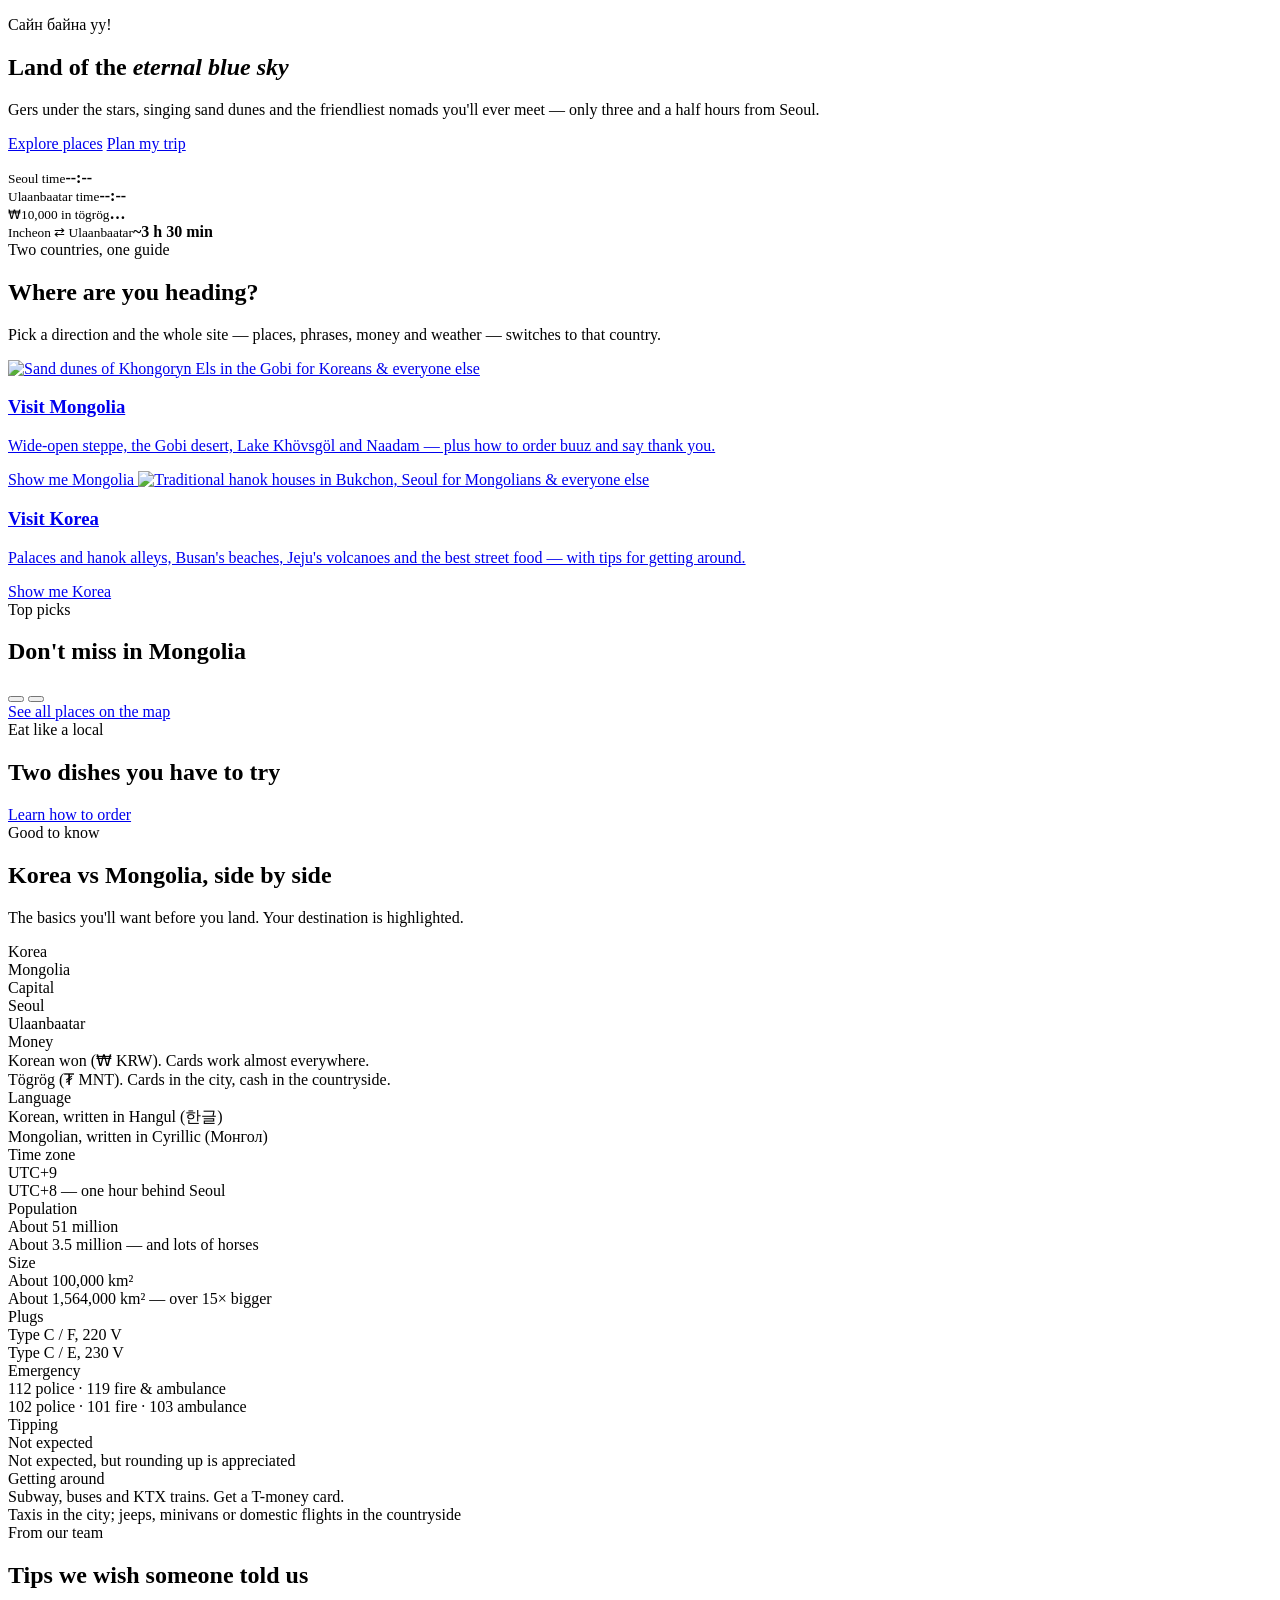
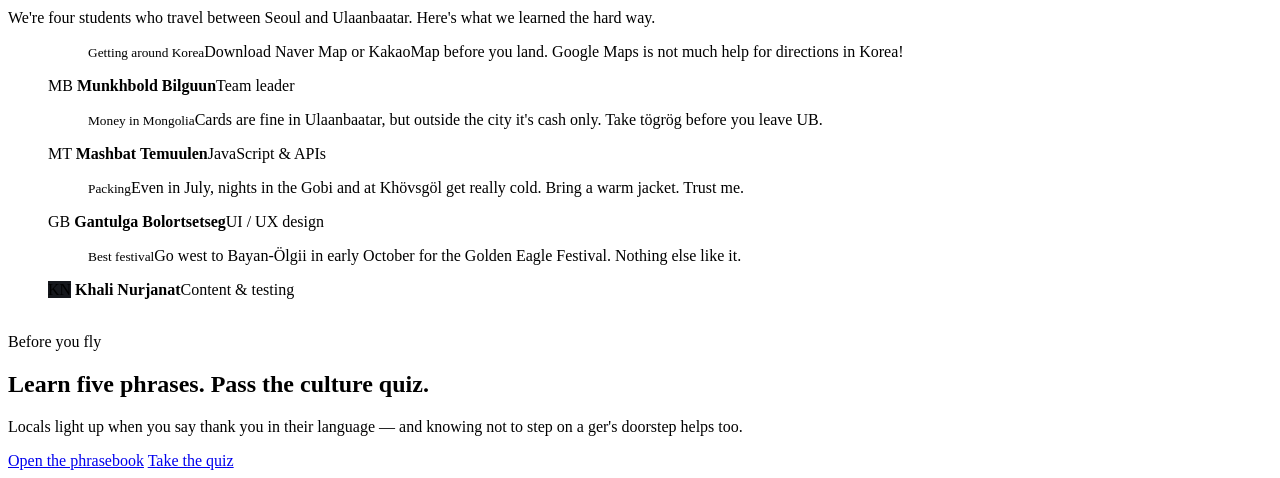
==== index.html @ bff87347 "Home and Explore pages with map" ====
<!DOCTYPE html>
<html lang="en">
<head>
  <meta charset="utf-8">
  <meta name="viewport" content="width=device-width, initial-scale=1">
  <title>SeoulBaatar — Korea ⇄ Mongolia travel guide</title>
  <meta name="description" content="A two-way travel guide for Korea and Mongolia: places, map, phrasebook, live exchange rates, weather and a culture quiz.">
  <meta name="theme-color" content="#16181d">
  <link rel="icon" href="assets/img/favicon.svg" type="image/svg+xml">
  <link rel="preload" href="assets/fonts/onest-latin-wght-normal.woff2" as="font" type="font/woff2" crossorigin>
  <link rel="preload" href="assets/fonts/archivo-latin-wdth-normal.woff2" as="font" type="font/woff2" crossorigin>
  <link rel="stylesheet" href="css/fonts.css">
  <link rel="stylesheet" href="css/main.css">
  <script src="js/theme-init.js"></script>
  <script type="module" src="js/pages/home.js"></script>
</head>
<body class="has-hero">
  <header class="site-header" id="site-header"></header>

  <main id="main">
    <!-- Hero with a photo slideshow that changes with the destination -->
    <section class="hero" aria-label="Welcome">
      <div class="hero-slides" id="hero-slides"></div>
      <div class="container hero-content">
        <p class="hero-hello" id="hero-hello">Сайн байна уу!</p>
        <h1 class="hero-title" id="hero-title">Land of the <em>eternal blue sky</em></h1>
        <p class="hero-text" id="hero-text">Gers under the stars, singing sand dunes and the friendliest nomads you'll ever meet — only three and a half hours from Seoul.</p>
        <div class="hero-actions">
          <a class="btn btn-primary" href="explore.html" id="hero-explore">Explore places</a>
          <a class="btn btn-ghost" href="planner.html">Plan my trip</a>
        </div>
      </div>
      <div class="container hero-bottom">
        <p class="hero-credit" id="hero-credit"></p>
        <div class="hero-dots" id="hero-dots" role="group" aria-label="Choose photo"></div>
      </div>
    </section>

    <!-- Live info -->
    <section class="live-strip" aria-label="Live travel info">
      <div class="container">
        <div class="live-grid">
          <div class="live-item">
            <span class="ic" data-icon="clock"></span>
            <div><small>Seoul time</small><strong id="time-seoul">--:--</strong></div>
          </div>
          <div class="live-item">
            <span class="ic" data-icon="clock"></span>
            <div><small>Ulaanbaatar time</small><strong id="time-ub">--:--</strong></div>
          </div>
          <div class="live-item">
            <span class="ic" data-icon="banknote"></span>
            <div><small id="rate-label">₩10,000 in tögrög</small><strong id="rate-value">…</strong></div>
          </div>
          <div class="live-item">
            <span class="ic" data-icon="plane"></span>
            <div><small>Incheon ⇄ Ulaanbaatar</small><strong>~3 h 30 min</strong></div>
          </div>
        </div>
      </div>
    </section>

    <!-- Choose a direction -->
    <section class="section">
      <div class="container">
        <div class="section-head reveal">
          <div>
            <span class="kicker">Two countries, one guide</span>
            <h2>Where are you heading?</h2>
            <p>Pick a direction and the whole site — places, phrases, money and weather — switches to that country.</p>
          </div>
        </div>
        <div class="choose-grid">
          <a class="choose-card mongolia reveal" href="explore.html?country=mongolia" data-choose="mongolia">
            <img src="https://thumb.wikimedia.org/wikipedia/commons/thumb/0/04/Khongoryn_Els_04.jpg/960px-Khongoryn_Els_04.jpg" alt="Sand dunes of Khongoryn Els in the Gobi" loading="lazy">
            <span class="inner">
              <span class="for">for Koreans &amp; everyone else</span>
              <h3>Visit Mongolia</h3>
              <p>Wide-open steppe, the Gobi desert, Lake Khövsgöl and Naadam — plus how to order buuz and say thank you.</p>
              <span class="go">Show me Mongolia <span data-icon="arrow-right"></span></span>
            </span>
          </a>
          <a class="choose-card korea reveal" href="explore.html?country=korea" data-choose="korea">
            <img src="https://thumb.wikimedia.org/wikipedia/commons/thumb/2/2e/Bukchon_Hanok_Village_01.jpg/960px-Bukchon_Hanok_Village_01.jpg" alt="Traditional hanok houses in Bukchon, Seoul" loading="lazy">
            <span class="inner">
              <span class="for">for Mongolians &amp; everyone else</span>
              <h3>Visit Korea</h3>
              <p>Palaces and hanok alleys, Busan's beaches, Jeju's volcanoes and the best street food — with tips for getting around.</p>
              <span class="go">Show me Korea <span data-icon="arrow-right"></span></span>
            </span>
          </a>
        </div>
      </div>
    </section>

    <!-- Top picks -->
    <section class="section alt">
      <div class="container">
        <div class="section-head">
          <div>
            <span class="kicker">Top picks</span>
            <h2>Don't miss in <span id="picks-country">Mongolia</span></h2>
          </div>
          <div class="scroller-nav">
            <button type="button" id="picks-prev" aria-label="Scroll left"><span data-icon="chevron-left"></span></button>
            <button type="button" id="picks-next" aria-label="Scroll right"><span data-icon="chevron-right"></span></button>
          </div>
        </div>
        <div class="scroller" id="picks"></div>
        <a class="link-arrow" href="explore.html" id="picks-all">See all places on the map <span data-icon="arrow-right"></span></a>
      </div>
    </section>

    <!-- Food -->
    <section class="section">
      <div class="container food-grid">
        <div class="food-intro reveal">
          <span class="kicker">Eat like a local</span>
          <h2 id="food-title">Two dishes you have to try</h2>
          <p id="food-text"></p>
          <a class="link-arrow" href="phrasebook.html#food">Learn how to order <span data-icon="arrow-right"></span></a>
        </div>
        <div id="food-cards" style="display: contents"></div>
      </div>
    </section>

    <!-- Good to know -->
    <section class="section alt">
      <div class="container">
        <div class="section-head reveal">
          <div>
            <span class="kicker">Good to know</span>
            <h2>Korea vs Mongolia, side by side</h2>
            <p>The basics you'll want before you land. Your destination is highlighted.</p>
          </div>
        </div>
        <div class="compare reveal" role="table" aria-label="Korea and Mongolia compared">
          <div class="compare-row compare-head" role="row">
            <div class="label" role="columnheader"></div>
            <div data-col="korea" role="columnheader"><span class="dot korea"></span>Korea</div>
            <div data-col="mongolia" role="columnheader"><span class="dot mongolia"></span>Mongolia</div>
          </div>
          <div class="compare-row" role="row">
            <div class="label" role="rowheader"><span data-icon="landmark"></span>Capital</div>
            <div data-col="korea" role="cell">Seoul</div>
            <div data-col="mongolia" role="cell">Ulaanbaatar</div>
          </div>
          <div class="compare-row" role="row">
            <div class="label" role="rowheader"><span data-icon="banknote"></span>Money</div>
            <div data-col="korea" role="cell">Korean won (₩ KRW). Cards work almost everywhere.</div>
            <div data-col="mongolia" role="cell">Tögrög (₮ MNT). Cards in the city, cash in the countryside.</div>
          </div>
          <div class="compare-row" role="row">
            <div class="label" role="rowheader"><span data-icon="languages"></span>Language</div>
            <div data-col="korea" role="cell">Korean, written in Hangul (한글)</div>
            <div data-col="mongolia" role="cell">Mongolian, written in Cyrillic (Монгол)</div>
          </div>
          <div class="compare-row" role="row">
            <div class="label" role="rowheader"><span data-icon="clock"></span>Time zone</div>
            <div data-col="korea" role="cell">UTC+9</div>
            <div data-col="mongolia" role="cell">UTC+8 — one hour behind Seoul</div>
          </div>
          <div class="compare-row" role="row">
            <div class="label" role="rowheader"><span data-icon="users"></span>Population</div>
            <div data-col="korea" role="cell">About 51 million</div>
            <div data-col="mongolia" role="cell">About 3.5 million — and lots of horses</div>
          </div>
          <div class="compare-row" role="row">
            <div class="label" role="rowheader"><span data-icon="map"></span>Size</div>
            <div data-col="korea" role="cell">About 100,000 km²</div>
            <div data-col="mongolia" role="cell">About 1,564,000 km² — over 15× bigger</div>
          </div>
          <div class="compare-row" role="row">
            <div class="label" role="rowheader"><span data-icon="plug"></span>Plugs</div>
            <div data-col="korea" role="cell">Type C / F, 220 V</div>
            <div data-col="mongolia" role="cell">Type C / E, 230 V</div>
          </div>
          <div class="compare-row" role="row">
            <div class="label" role="rowheader"><span data-icon="phone"></span>Emergency</div>
            <div data-col="korea" role="cell">112 police · 119 fire &amp; ambulance</div>
            <div data-col="mongolia" role="cell">102 police · 101 fire · 103 ambulance</div>
          </div>
          <div class="compare-row" role="row">
            <div class="label" role="rowheader"><span data-icon="wallet"></span>Tipping</div>
            <div data-col="korea" role="cell">Not expected</div>
            <div data-col="mongolia" role="cell">Not expected, but rounding up is appreciated</div>
          </div>
          <div class="compare-row" role="row">
            <div class="label" role="rowheader"><span data-icon="compass"></span>Getting around</div>
            <div data-col="korea" role="cell">Subway, buses and KTX trains. Get a T-money card.</div>
            <div data-col="mongolia" role="cell">Taxis in the city; jeeps, minivans or domestic flights in the countryside</div>
          </div>
        </div>
      </div>
    </section>

    <!-- Tips from the team -->
    <section class="section">
      <div class="container">
        <div class="section-head reveal">
          <div>
            <span class="kicker">From our team</span>
            <h2>Tips we wish someone told us</h2>
            <p>We're four students who travel between Seoul and Ulaanbaatar. Here's what we learned the hard way.</p>
          </div>
        </div>
        <div class="tips-grid">
          <figure class="tip-card reveal">
            <blockquote class="note"><small>Getting around Korea</small>Download Naver Map or KakaoMap before you land. Google Maps is not much help for directions in Korea!</blockquote>
            <figcaption class="tip-person">
              <span class="avatar" style="background: var(--red)">MB</span>
              <span><strong>Munkhbold Bilguun</strong><span>Team leader</span></span>
            </figcaption>
          </figure>
          <figure class="tip-card reveal">
            <blockquote class="note"><small>Money in Mongolia</small>Cards are fine in Ulaanbaatar, but outside the city it's cash only. Take tögrög before you leave UB.</blockquote>
            <figcaption class="tip-person">
              <span class="avatar" style="background: var(--blue)">MT</span>
              <span><strong>Mashbat Temuulen</strong><span>JavaScript &amp; APIs</span></span>
            </figcaption>
          </figure>
          <figure class="tip-card reveal">
            <blockquote class="note"><small>Packing</small>Even in July, nights in the Gobi and at Khövsgöl get really cold. Bring a warm jacket. Trust me.</blockquote>
            <figcaption class="tip-person">
              <span class="avatar" style="background: var(--gold)">GB</span>
              <span><strong>Gantulga Bolortsetseg</strong><span>UI / UX design</span></span>
            </figcaption>
          </figure>
          <figure class="tip-card reveal">
            <blockquote class="note"><small>Best festival</small>Go west to Bayan-Ölgii in early October for the Golden Eagle Festival. Nothing else like it.</blockquote>
            <figcaption class="tip-person">
              <span class="avatar" style="background: #16181d">KN</span>
              <span><strong>Khali Nurjanat</strong><span>Content &amp; testing</span></span>
            </figcaption>
          </figure>
        </div>
      </div>
    </section>

    <!-- Call to action -->
    <section class="cta-band">
      <img id="cta-photo" src="https://thumb.wikimedia.org/wikipedia/commons/thumb/2/25/Kazakh-Mongolian_Eagle_Hunter.JPG/1280px-Kazakh-Mongolian_Eagle_Hunter.JPG" alt="" loading="lazy">
      <div class="container">
        <span class="kicker" style="color: var(--gold)">Before you fly</span>
        <h2>Learn five phrases. Pass the culture quiz.</h2>
        <p>Locals light up when you say thank you in their language — and knowing not to step on a ger's doorstep helps too.</p>
        <div class="actions">
          <a class="btn btn-light" href="phrasebook.html">Open the phrasebook</a>
          <a class="btn btn-ghost" href="quiz.html">Take the quiz</a>
        </div>
      </div>
    </section>
  </main>

  <footer class="site-footer" id="site-footer"></footer>
  <noscript><p style="text-align:center;padding:16px">This site needs JavaScript for the map, live rates and quiz.</p></noscript>
</body>
</html>
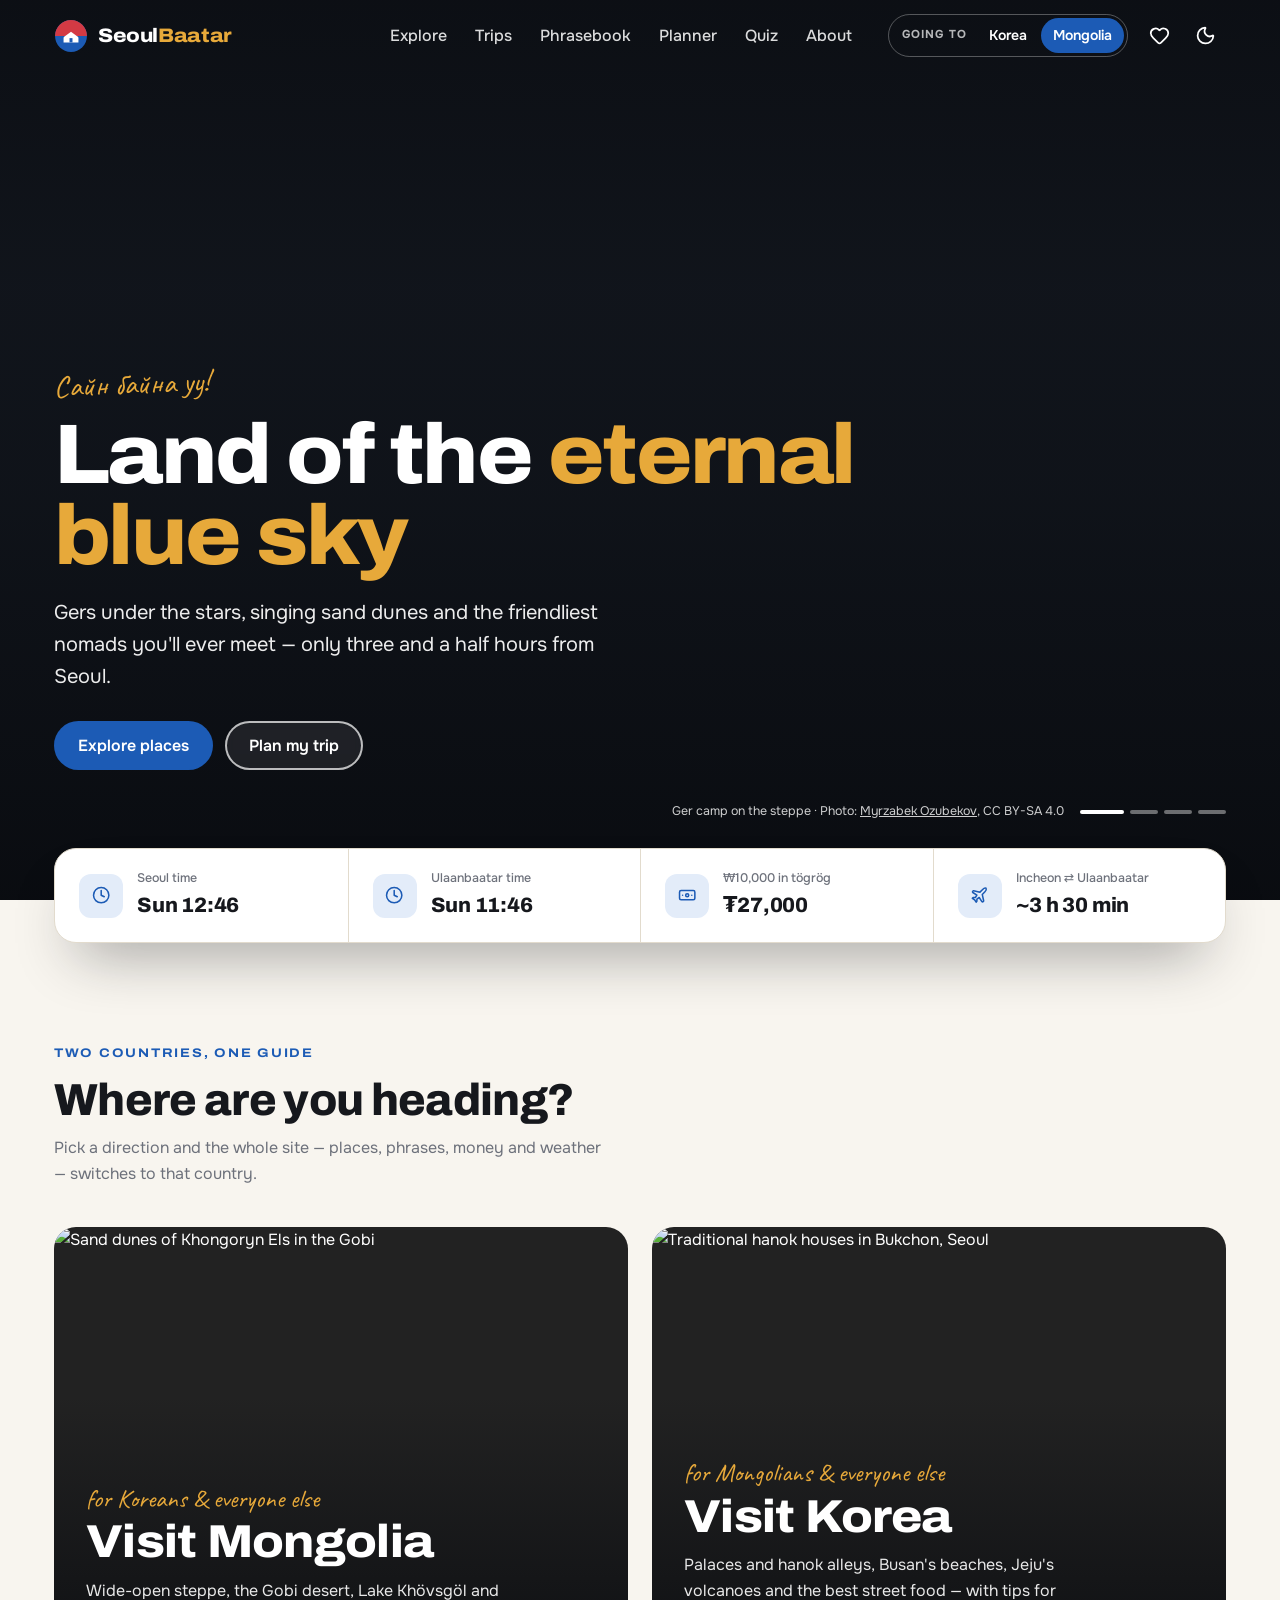
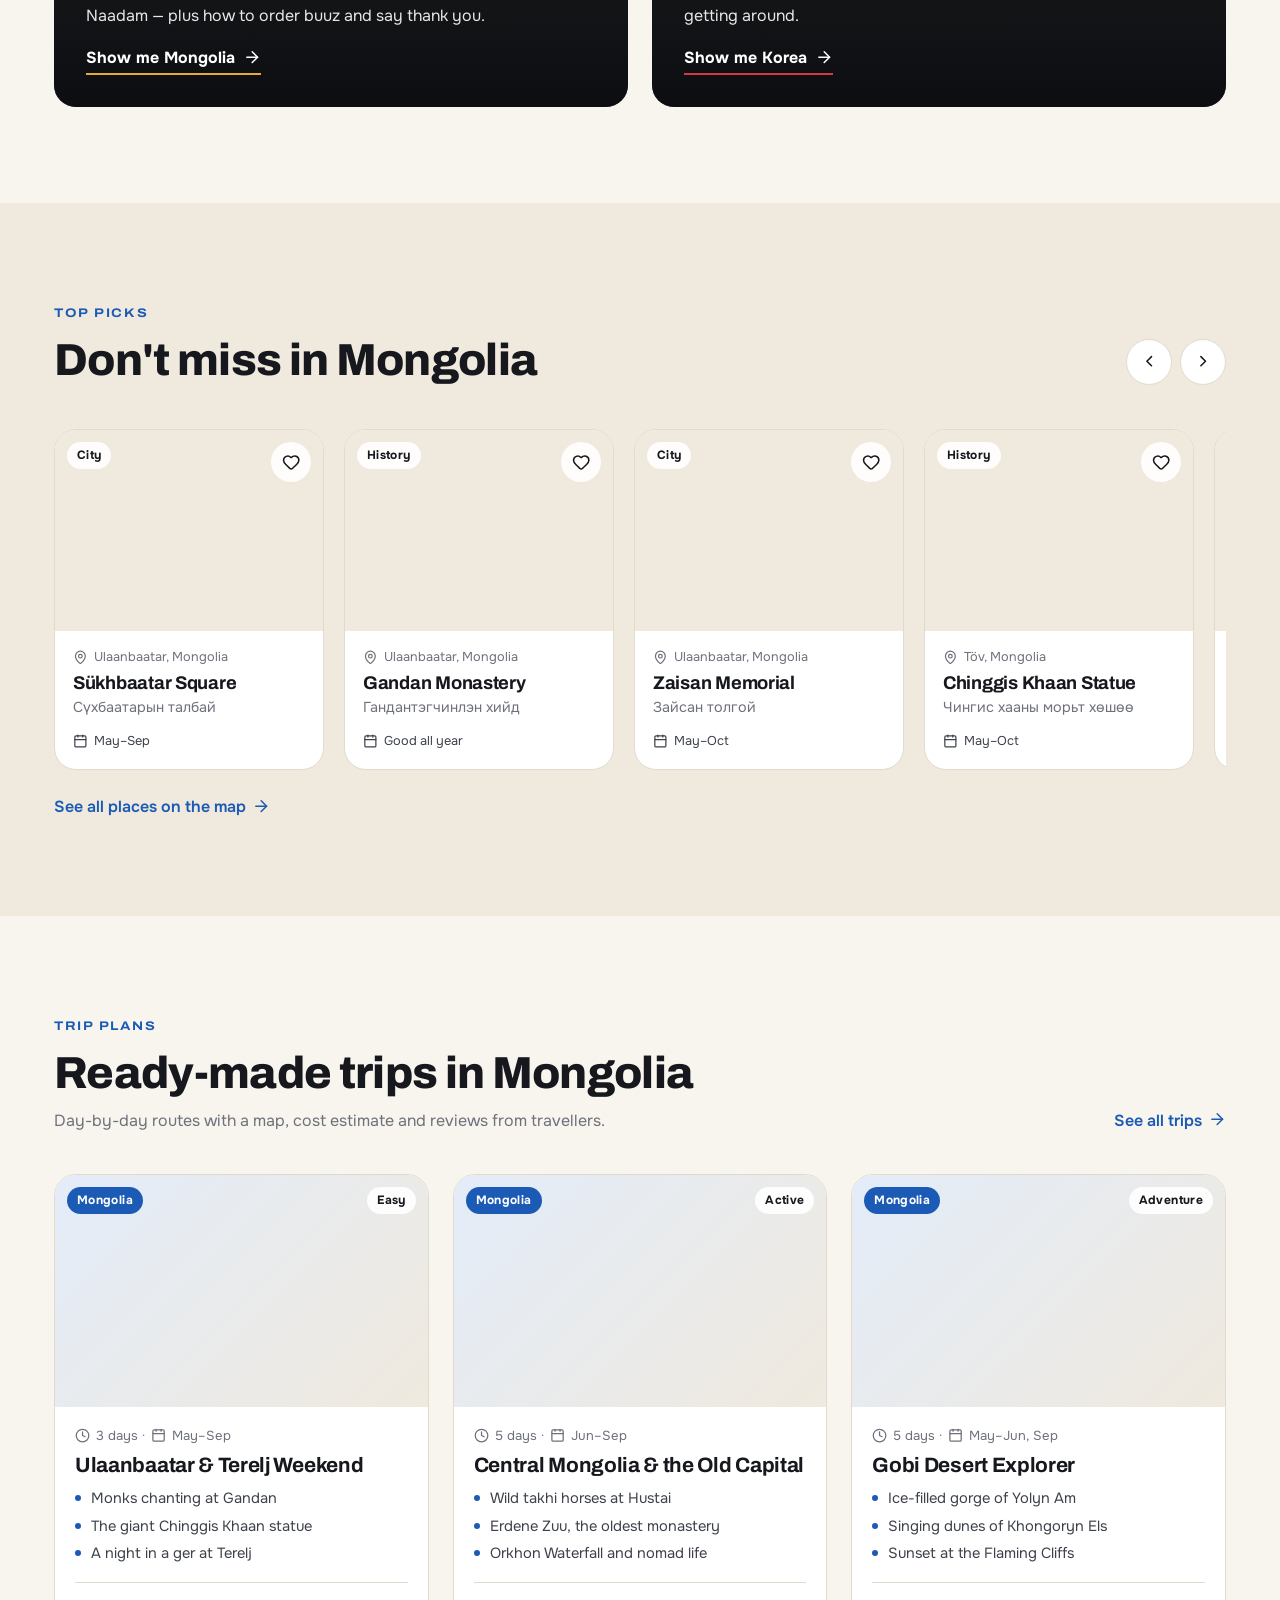
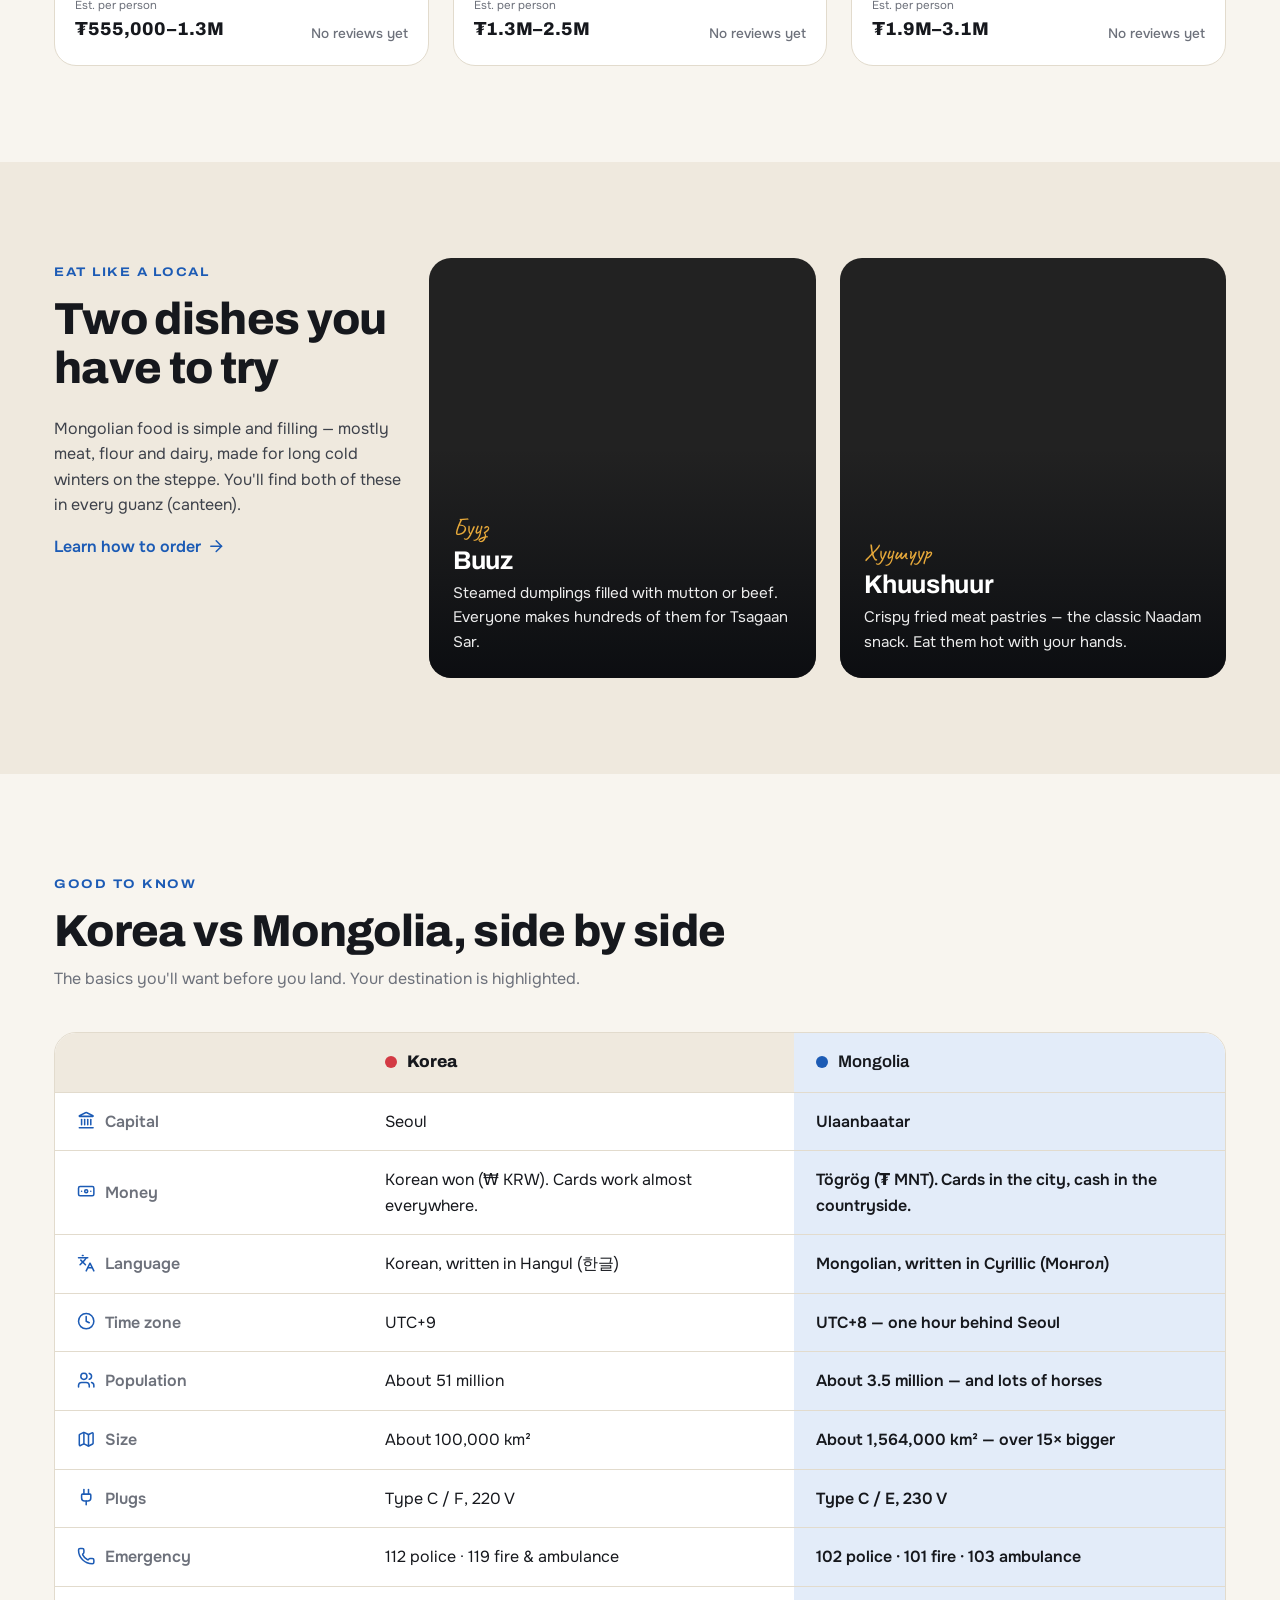
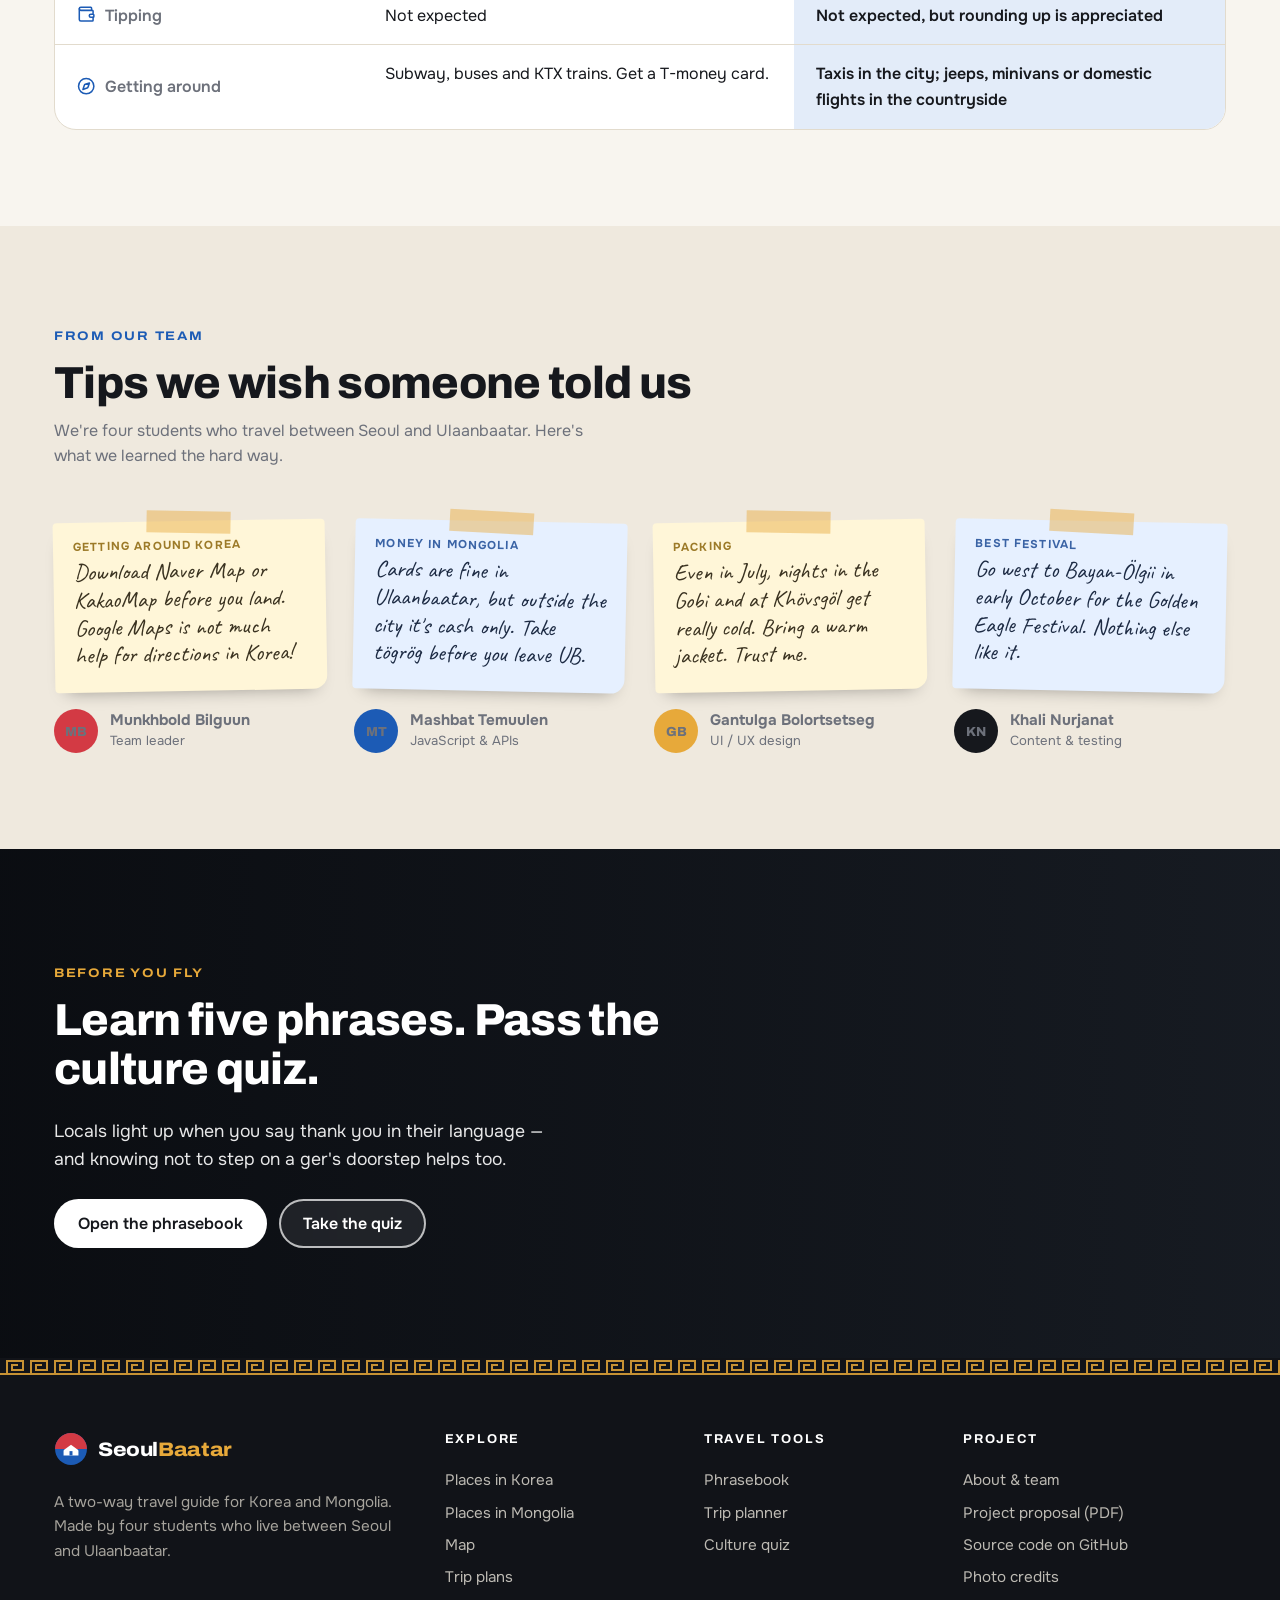
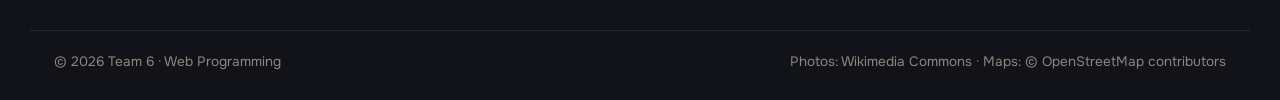
==== commit fe0eb510: "Add trip plans with route maps and cost estimates" ====
--- a/index.html
+++ b/index.html
@@ -111,8 +111,23 @@
       </div>
     </section>
 
+    <!-- Trip plans -->
+    <section class="section">
+      <div class="container">
+        <div class="section-head reveal">
+          <div>
+            <span class="kicker">Trip plans</span>
+            <h2>Ready-made trips in <span id="trips-country">Mongolia</span></h2>
+            <p>Day-by-day routes with a map, cost estimate and reviews from travellers.</p>
+          </div>
+          <a class="link-arrow" href="trips.html" id="trips-all">See all trips <span data-icon="arrow-right"></span></a>
+        </div>
+        <div class="trip-grid" id="home-trips"></div>
+      </div>
+    </section>
+
     <!-- Food -->
-    <section class="section">
+    <section class="section alt">
       <div class="container food-grid">
         <div class="food-intro reveal">
           <span class="kicker">Eat like a local</span>
@@ -125,7 +140,7 @@
     </section>
 
     <!-- Good to know -->
-    <section class="section alt">
+    <section class="section">
       <div class="container">
         <div class="section-head reveal">
           <div>
@@ -195,7 +210,7 @@
     </section>
 
     <!-- Tips from the team -->
-    <section class="section">
+    <section class="section alt">
       <div class="container">
         <div class="section-head reveal">
           <div>
--- a/css/fonts.css
+++ b/css/fonts.css
@@ -0,0 +1,121 @@
+/* Self-hosted fonts (SIL Open Font License), so the site doesn't depend on Google Fonts. */
+
+/* Onest — body text, supports Cyrillic for Mongolian */
+@font-face {
+  font-family: "Onest";
+  font-style: normal;
+  font-display: swap;
+  font-weight: 100 900;
+  src: url("../assets/fonts/onest-cyrillic-ext-wght-normal.woff2") format("woff2-variations");
+  unicode-range: U+0460-052F, U+1C80-1C8A, U+20B4, U+2DE0-2DFF, U+A640-A69F, U+FE2E-FE2F;
+}
+@font-face {
+  font-family: "Onest";
+  font-style: normal;
+  font-display: swap;
+  font-weight: 100 900;
+  src: url("../assets/fonts/onest-cyrillic-wght-normal.woff2") format("woff2-variations");
+  unicode-range: U+0301, U+0400-045F, U+0490-0491, U+04B0-04B1, U+2116;
+}
+@font-face {
+  font-family: "Onest";
+  font-style: normal;
+  font-display: swap;
+  font-weight: 100 900;
+  src: url("../assets/fonts/onest-latin-ext-wght-normal.woff2") format("woff2-variations");
+  unicode-range: U+0100-02BA, U+02BD-02C5, U+02C7-02CC, U+02CE-02D7, U+02DD-02FF, U+0304, U+0308, U+0329, U+1D00-1DBF, U+1E00-1E9F, U+1EF2-1EFF, U+2020, U+20A0-20AB, U+20AD-20C0, U+2113, U+2C60-2C7F, U+A720-A7FF;
+}
+@font-face {
+  font-family: "Onest";
+  font-style: normal;
+  font-display: swap;
+  font-weight: 100 900;
+  src: url("../assets/fonts/onest-latin-wght-normal.woff2") format("woff2-variations");
+  unicode-range: U+0000-00FF, U+0131, U+0152-0153, U+02BB-02BC, U+02C6, U+02DA, U+02DC, U+0304, U+0308, U+0329, U+2000-206F, U+20AC, U+2122, U+2191, U+2193, U+2212, U+2215, U+FEFF, U+FFFD;
+}
+
+/* Archivo — headings (variable width + weight) */
+@font-face {
+  font-family: "Archivo";
+  font-style: normal;
+  font-display: swap;
+  font-weight: 100 900;
+  font-stretch: 62% 125%;
+  src: url("../assets/fonts/archivo-latin-ext-wdth-normal.woff2") format("woff2-variations");
+  unicode-range: U+0100-02BA, U+02BD-02C5, U+02C7-02CC, U+02CE-02D7, U+02DD-02FF, U+0304, U+0308, U+0329, U+1D00-1DBF, U+1E00-1E9F, U+1EF2-1EFF, U+2020, U+20A0-20AB, U+20AD-20C0, U+2113, U+2C60-2C7F, U+A720-A7FF;
+}
+@font-face {
+  font-family: "Archivo";
+  font-style: normal;
+  font-display: swap;
+  font-weight: 100 900;
+  font-stretch: 62% 125%;
+  src: url("../assets/fonts/archivo-latin-wdth-normal.woff2") format("woff2-variations");
+  unicode-range: U+0000-00FF, U+0131, U+0152-0153, U+02BB-02BC, U+02C6, U+02DA, U+02DC, U+0304, U+0308, U+0329, U+2000-206F, U+20AC, U+2122, U+2191, U+2193, U+2212, U+2215, U+FEFF, U+FFFD;
+}
+
+/* Caveat — handwritten "local tip" notes */
+@font-face {
+  font-family: "Caveat";
+  font-style: normal;
+  font-display: swap;
+  font-weight: 400;
+  src: url("../assets/fonts/caveat-cyrillic-ext-400-normal.woff2") format("woff2");
+  unicode-range: U+0460-052F, U+1C80-1C8A, U+20B4, U+2DE0-2DFF, U+A640-A69F, U+FE2E-FE2F;
+}
+@font-face {
+  font-family: "Caveat";
+  font-style: normal;
+  font-display: swap;
+  font-weight: 400;
+  src: url("../assets/fonts/caveat-cyrillic-400-normal.woff2") format("woff2");
+  unicode-range: U+0301, U+0400-045F, U+0490-0491, U+04B0-04B1, U+2116;
+}
+@font-face {
+  font-family: "Caveat";
+  font-style: normal;
+  font-display: swap;
+  font-weight: 400;
+  src: url("../assets/fonts/caveat-latin-ext-400-normal.woff2") format("woff2");
+  unicode-range: U+0100-02BA, U+02BD-02C5, U+02C7-02CC, U+02CE-02D7, U+02DD-02FF, U+0304, U+0308, U+0329, U+1D00-1DBF, U+1E00-1E9F, U+1EF2-1EFF, U+2020, U+20A0-20AB, U+20AD-20C0, U+2113, U+2C60-2C7F, U+A720-A7FF;
+}
+@font-face {
+  font-family: "Caveat";
+  font-style: normal;
+  font-display: swap;
+  font-weight: 400;
+  src: url("../assets/fonts/caveat-latin-400-normal.woff2") format("woff2");
+  unicode-range: U+0000-00FF, U+0131, U+0152-0153, U+02BB-02BC, U+02C6, U+02DA, U+02DC, U+0304, U+0308, U+0329, U+2000-206F, U+20AC, U+2122, U+2191, U+2193, U+2212, U+2215, U+FEFF, U+FFFD;
+}
+@font-face {
+  font-family: "Caveat";
+  font-style: normal;
+  font-display: swap;
+  font-weight: 700;
+  src: url("../assets/fonts/caveat-cyrillic-ext-700-normal.woff2") format("woff2");
+  unicode-range: U+0460-052F, U+1C80-1C8A, U+20B4, U+2DE0-2DFF, U+A640-A69F, U+FE2E-FE2F;
+}
+@font-face {
+  font-family: "Caveat";
+  font-style: normal;
+  font-display: swap;
+  font-weight: 700;
+  src: url("../assets/fonts/caveat-cyrillic-700-normal.woff2") format("woff2");
+  unicode-range: U+0301, U+0400-045F, U+0490-0491, U+04B0-04B1, U+2116;
+}
+@font-face {
+  font-family: "Caveat";
+  font-style: normal;
+  font-display: swap;
+  font-weight: 700;
+  src: url("../assets/fonts/caveat-latin-ext-700-normal.woff2") format("woff2");
+  unicode-range: U+0100-02BA, U+02BD-02C5, U+02C7-02CC, U+02CE-02D7, U+02DD-02FF, U+0304, U+0308, U+0329, U+1D00-1DBF, U+1E00-1E9F, U+1EF2-1EFF, U+2020, U+20A0-20AB, U+20AD-20C0, U+2113, U+2C60-2C7F, U+A720-A7FF;
+}
+@font-face {
+  font-family: "Caveat";
+  font-style: normal;
+  font-display: swap;
+  font-weight: 700;
+  src: url("../assets/fonts/caveat-latin-700-normal.woff2") format("woff2");
+  unicode-range: U+0000-00FF, U+0131, U+0152-0153, U+02BB-02BC, U+02C6, U+02DA, U+02DC, U+0304, U+0308, U+0329, U+2000-206F, U+20AC, U+2122, U+2191, U+2193, U+2212, U+2215, U+FEFF, U+FFFD;
+}
--- a/css/main.css
+++ b/css/main.css
@@ -0,0 +1,3308 @@
+/* =========================================================
+   SeoulBaatar — main stylesheet
+   1. Variables & themes      6. Home page
+   2. Base                    7. Explore + map + dialog
+   3. Layout helpers          8. Phrasebook
+   4. Components              9. Planner
+   5. Header / hero / footer 10. Quiz & About
+   ========================================================= */
+
+/* ---------- 1. Variables & themes ---------- */
+:root {
+  --red: #d33a44;
+  --red-deep: #a92531;
+  --blue: #1c5bb5;
+  --blue-deep: #123f82;
+  --gold: #e7a93a;
+  --green: #2f8a5b;
+
+  --paper: #f8f5ef;
+  --paper-2: #efe9de;
+  --card: #ffffff;
+  --ink: #16181d;
+  --ink-2: #3d414a;
+  --muted: #6d717b;
+  --line: #e2dbcd;
+  --overlay: rgba(12, 14, 18, 0.55);
+
+  --accent: var(--blue);
+  --accent-deep: var(--blue-deep);
+  --accent-soft: #e3ecf9;
+
+  --font-body: "Onest", system-ui, -apple-system, "Segoe UI", "Apple SD Gothic Neo", "Malgun Gothic", "Noto Sans KR", sans-serif;
+  --font-head: "Archivo", var(--font-body);
+  --font-hand: "Caveat", "Comic Sans MS", cursive;
+
+  --radius: 14px;
+  --radius-lg: 22px;
+  --shadow: 0 14px 34px -18px rgba(22, 24, 29, 0.35);
+  --shadow-lg: 0 30px 60px -24px rgba(22, 24, 29, 0.45);
+  --header-h: 72px;
+  --ease: cubic-bezier(0.2, 0.7, 0.2, 1);
+}
+
+[data-dest="korea"] {
+  --accent: var(--red);
+  --accent-deep: var(--red-deep);
+  --accent-soft: #fbe5e6;
+}
+
+[data-theme="dark"] {
+  --paper: #0f1115;
+  --paper-2: #171a21;
+  --card: #1b1e25;
+  --ink: #eeebe5;
+  --ink-2: #cbc8c1;
+  --muted: #9b9ea7;
+  --line: #2b2f39;
+  --shadow: 0 14px 34px -18px rgba(0, 0, 0, 0.7);
+  --shadow-lg: 0 30px 60px -24px rgba(0, 0, 0, 0.8);
+  --accent-soft: #1c2a42;
+  color-scheme: dark;
+}
+[data-theme="dark"][data-dest="korea"] {
+  --accent-soft: #3a1c22;
+}
+
+/* ---------- 2. Base ---------- */
+*,
+*::before,
+*::after {
+  box-sizing: border-box;
+}
+
+html {
+  scroll-behavior: smooth;
+  -webkit-text-size-adjust: 100%;
+}
+
+body {
+  margin: 0;
+  font-family: var(--font-body);
+  font-size: 1rem;
+  line-height: 1.6;
+  color: var(--ink);
+  background: var(--paper);
+  -webkit-font-smoothing: antialiased;
+  transition: background-color 0.3s, color 0.3s;
+}
+
+img {
+  max-width: 100%;
+  display: block;
+}
+
+a {
+  color: inherit;
+}
+
+h1,
+h2,
+h3,
+h4 {
+  font-family: var(--font-head);
+  line-height: 1.1;
+  margin: 0 0 0.5em;
+  letter-spacing: -0.015em;
+}
+
+h2 {
+  font-size: clamp(1.9rem, 3.6vw, 2.8rem);
+  font-weight: 800;
+}
+
+h3 {
+  font-size: 1.2rem;
+  font-weight: 700;
+}
+
+p {
+  margin: 0 0 1em;
+}
+
+figure,
+blockquote {
+  margin: 0;
+}
+
+button,
+input,
+select,
+textarea {
+  font: inherit;
+  color: inherit;
+}
+
+button {
+  cursor: pointer;
+}
+
+:focus-visible {
+  outline: 3px solid var(--gold);
+  outline-offset: 2px;
+  border-radius: 6px;
+}
+
+[hidden] {
+  display: none !important;
+}
+
+[id] {
+  scroll-margin-top: calc(var(--header-h) + 16px);
+}
+
+.icon {
+  width: 1.15em;
+  height: 1.15em;
+  flex-shrink: 0;
+  vertical-align: -0.18em;
+}
+
+.sr-only {
+  position: absolute;
+  width: 1px;
+  height: 1px;
+  overflow: hidden;
+  clip: rect(0 0 0 0);
+  white-space: nowrap;
+}
+
+.skip-link {
+  position: absolute;
+  left: 12px;
+  top: -60px;
+  z-index: 200;
+  background: var(--ink);
+  color: var(--paper);
+  padding: 10px 16px;
+  border-radius: 8px;
+  text-decoration: none;
+}
+.skip-link:focus {
+  top: 12px;
+}
+
+/* ---------- 3. Layout helpers ---------- */
+.container {
+  width: 100%;
+  max-width: 1220px;
+  margin: 0 auto;
+  padding: 0 24px;
+}
+
+.section {
+  padding: 96px 0;
+}
+.section.tight {
+  padding: 64px 0;
+}
+.section.alt {
+  background: var(--paper-2);
+}
+
+.section-head {
+  display: flex;
+  align-items: flex-end;
+  justify-content: space-between;
+  gap: 24px;
+  margin-bottom: 40px;
+  flex-wrap: wrap;
+}
+.section-head h2 {
+  margin: 0;
+}
+.section-head p {
+  margin: 10px 0 0;
+  color: var(--muted);
+  max-width: 560px;
+}
+
+.kicker {
+  display: inline-flex;
+  align-items: center;
+  gap: 8px;
+  font-family: var(--font-head);
+  font-stretch: 115%;
+  font-size: 0.78rem;
+  font-weight: 700;
+  letter-spacing: 0.14em;
+  text-transform: uppercase;
+  color: var(--accent);
+  margin-bottom: 12px;
+}
+
+.hand {
+  font-family: var(--font-hand);
+  font-weight: 700;
+}
+
+.reveal {
+  opacity: 0;
+  transform: translateY(24px);
+  transition: opacity 0.7s var(--ease), transform 0.7s var(--ease);
+}
+.reveal.visible {
+  opacity: 1;
+  transform: none;
+}
+
+/* ---------- 4. Components ---------- */
+.btn {
+  display: inline-flex;
+  align-items: center;
+  justify-content: center;
+  gap: 8px;
+  padding: 13px 22px;
+  border-radius: 999px;
+  border: 2px solid transparent;
+  font-weight: 600;
+  text-decoration: none;
+  line-height: 1.2;
+  transition: transform 0.2s var(--ease), background 0.2s, color 0.2s, border-color 0.2s;
+  white-space: nowrap;
+}
+.btn:hover {
+  transform: translateY(-2px);
+}
+.btn-primary {
+  background: var(--accent);
+  color: #fff;
+}
+.btn-primary:hover {
+  background: var(--accent-deep);
+}
+.btn-light {
+  background: #fff;
+  color: #16181d;
+}
+.btn-ghost {
+  border-color: rgba(255, 255, 255, 0.7);
+  color: #fff;
+  background: rgba(255, 255, 255, 0.08);
+  backdrop-filter: blur(4px);
+}
+.btn-ghost:hover {
+  background: rgba(255, 255, 255, 0.2);
+}
+.btn-outline {
+  border-color: var(--line);
+  background: var(--card);
+}
+.btn-outline:hover {
+  border-color: var(--accent);
+  color: var(--accent);
+}
+.btn-sm {
+  padding: 8px 14px;
+  font-size: 0.9rem;
+}
+
+.icon-btn {
+  display: inline-grid;
+  place-items: center;
+  width: 42px;
+  height: 42px;
+  border-radius: 50%;
+  border: 0;
+  background: transparent;
+  position: relative;
+  text-decoration: none;
+  transition: background 0.2s;
+}
+.icon-btn:hover {
+  background: rgba(127, 127, 127, 0.15);
+}
+.icon-btn .icon {
+  width: 21px;
+  height: 21px;
+}
+
+.badge {
+  position: absolute;
+  top: 3px;
+  right: 1px;
+  min-width: 18px;
+  height: 18px;
+  padding: 0 5px;
+  border-radius: 9px;
+  background: var(--gold);
+  color: #16181d;
+  font-size: 0.7rem;
+  font-weight: 700;
+  display: grid;
+  place-items: center;
+}
+
+.link-arrow {
+  display: inline-flex;
+  align-items: center;
+  gap: 6px;
+  font-weight: 600;
+  color: var(--accent);
+  text-decoration: none;
+}
+.link-arrow:hover .icon {
+  transform: translateX(4px);
+}
+.link-arrow .icon {
+  transition: transform 0.2s;
+}
+
+/* segmented control (used for filters, tabs) */
+.seg {
+  display: inline-flex;
+  padding: 4px;
+  gap: 2px;
+  border-radius: 999px;
+  background: var(--paper-2);
+  border: 1px solid var(--line);
+  flex-wrap: wrap;
+}
+.seg button {
+  border: 0;
+  background: transparent;
+  padding: 8px 16px;
+  border-radius: 999px;
+  font-weight: 600;
+  font-size: 0.92rem;
+  color: var(--muted);
+  transition: background 0.2s, color 0.2s;
+}
+.seg button:hover {
+  color: var(--ink);
+}
+.seg button[aria-pressed="true"],
+.seg button[aria-selected="true"] {
+  background: var(--card);
+  color: var(--ink);
+  box-shadow: 0 2px 8px rgba(0, 0, 0, 0.08);
+}
+
+.chips {
+  display: flex;
+  flex-wrap: wrap;
+  gap: 8px;
+}
+.chip {
+  border: 1px solid var(--line);
+  background: var(--card);
+  padding: 7px 14px;
+  border-radius: 999px;
+  font-size: 0.9rem;
+  font-weight: 500;
+  transition: all 0.2s;
+}
+.chip:hover {
+  border-color: var(--accent);
+}
+.chip[aria-pressed="true"] {
+  background: var(--ink);
+  border-color: var(--ink);
+  color: var(--paper);
+}
+
+.field {
+  display: flex;
+  flex-direction: column;
+  gap: 6px;
+}
+.field label,
+.field-label {
+  font-size: 0.85rem;
+  font-weight: 600;
+  color: var(--muted);
+}
+.input,
+select.input {
+  width: 100%;
+  padding: 12px 14px;
+  border-radius: 12px;
+  border: 1px solid var(--line);
+  background: var(--card);
+  transition: border-color 0.2s, box-shadow 0.2s;
+}
+.input:focus {
+  outline: none;
+  border-color: var(--accent);
+  box-shadow: 0 0 0 4px var(--accent-soft);
+}
+.search-box {
+  position: relative;
+}
+.search-box .icon {
+  position: absolute;
+  left: 14px;
+  top: 50%;
+  transform: translateY(-50%);
+  color: var(--muted);
+}
+.search-box .input {
+  padding-left: 42px;
+}
+
+.tag {
+  display: inline-block;
+  padding: 4px 10px;
+  border-radius: 999px;
+  font-size: 0.75rem;
+  font-weight: 700;
+  letter-spacing: 0.03em;
+  background: rgba(255, 255, 255, 0.92);
+  color: #16181d;
+}
+.tag.korea {
+  background: var(--red);
+  color: #fff;
+}
+.tag.mongolia {
+  background: var(--blue);
+  color: #fff;
+}
+
+.toast {
+  position: fixed;
+  left: 50%;
+  bottom: 28px;
+  transform: translate(-50%, 30px);
+  background: var(--ink);
+  color: var(--paper);
+  padding: 12px 20px;
+  border-radius: 999px;
+  font-weight: 500;
+  font-size: 0.95rem;
+  opacity: 0;
+  pointer-events: none;
+  transition: all 0.3s var(--ease);
+  z-index: 300;
+  box-shadow: var(--shadow-lg);
+  max-width: calc(100% - 32px);
+  text-align: center;
+}
+.toast.show {
+  opacity: 1;
+  transform: translate(-50%, 0);
+}
+
+/* place card — used on Home and Explore */
+.place-card {
+  position: relative;
+  background: var(--card);
+  border-radius: var(--radius-lg);
+  overflow: hidden;
+  border: 1px solid var(--line);
+  transition: transform 0.3s var(--ease), box-shadow 0.3s var(--ease);
+  display: flex;
+  flex-direction: column;
+}
+.place-card:hover,
+.place-card.highlight {
+  transform: translateY(-4px);
+  box-shadow: var(--shadow);
+}
+.place-card .media {
+  position: relative;
+  aspect-ratio: 4 / 3;
+  overflow: hidden;
+  background: var(--paper-2);
+}
+.place-card .media img {
+  width: 100%;
+  height: 100%;
+  object-fit: cover;
+  transition: transform 0.6s var(--ease);
+}
+.place-card:hover .media img {
+  transform: scale(1.06);
+}
+.place-card .media .tag {
+  position: absolute;
+  left: 12px;
+  top: 12px;
+}
+.place-card .body {
+  padding: 16px 18px 18px;
+  display: flex;
+  flex-direction: column;
+  gap: 2px;
+  flex: 1;
+}
+.place-card .meta {
+  font-size: 0.8rem;
+  color: var(--muted);
+  display: flex;
+  align-items: center;
+  gap: 6px;
+}
+.place-card h3 {
+  margin: 4px 0 0;
+  font-size: 1.15rem;
+}
+.place-card h3 a {
+  text-decoration: none;
+}
+/* the whole card is clickable through the title link */
+.place-card h3 a::after {
+  content: "";
+  position: absolute;
+  inset: 0;
+  z-index: 1;
+}
+.place-card .local {
+  color: var(--muted);
+  font-size: 0.9rem;
+}
+.place-card .best {
+  margin-top: 10px;
+  font-size: 0.8rem;
+  color: var(--ink-2);
+  display: flex;
+  gap: 6px;
+  align-items: center;
+}
+.fav-btn {
+  position: absolute;
+  right: 12px;
+  top: 12px;
+  z-index: 2;
+  width: 40px;
+  height: 40px;
+  border-radius: 50%;
+  border: 0;
+  background: rgba(255, 255, 255, 0.92);
+  color: #16181d;
+  display: grid;
+  place-items: center;
+  transition: transform 0.2s;
+}
+.fav-btn:hover {
+  transform: scale(1.1);
+}
+.fav-btn[aria-pressed="true"] {
+  color: var(--red);
+}
+.fav-btn[aria-pressed="true"] .icon,
+[data-dialog-fav][aria-pressed="true"] .icon {
+  fill: currentColor;
+}
+
+.img-fallback {
+  background: linear-gradient(135deg, var(--accent-soft), var(--paper-2));
+}
+
+/* handwritten sticky note */
+.note {
+  position: relative;
+  background: #fff6d8;
+  color: #3a3220;
+  padding: 18px 20px 16px;
+  border-radius: 4px 4px 14px 4px;
+  font-family: var(--font-hand);
+  font-size: 1.45rem;
+  line-height: 1.2;
+  box-shadow: 0 10px 18px -12px rgba(0, 0, 0, 0.4);
+  transform: rotate(-1deg);
+}
+.note::before {
+  content: "";
+  position: absolute;
+  top: -10px;
+  left: 50%;
+  width: 84px;
+  height: 22px;
+  transform: translateX(-50%) rotate(2deg);
+  background: rgba(231, 169, 58, 0.45);
+}
+.note small {
+  display: block;
+  font-family: var(--font-body);
+  font-size: 0.72rem;
+  font-weight: 700;
+  text-transform: uppercase;
+  letter-spacing: 0.1em;
+  color: #9c7a28;
+  margin-bottom: 4px;
+}
+
+/* ---------- 5. Header / page hero / footer ---------- */
+.site-header {
+  position: sticky;
+  top: 0;
+  z-index: 100;
+  height: var(--header-h);
+  background: color-mix(in srgb, var(--paper) 88%, transparent);
+  backdrop-filter: blur(12px);
+  border-bottom: 1px solid var(--line);
+  transition: background 0.3s, border-color 0.3s, color 0.3s;
+}
+.has-hero .site-header {
+  position: fixed;
+  left: 0;
+  right: 0;
+  background: transparent;
+  border-color: transparent;
+  backdrop-filter: none;
+  color: #fff;
+}
+.has-hero .site-header.scrolled,
+.has-hero .site-header.menu-open {
+  background: color-mix(in srgb, var(--paper) 92%, transparent);
+  backdrop-filter: blur(12px);
+  border-color: var(--line);
+  color: var(--ink);
+}
+
+.header-inner {
+  height: 100%;
+  display: flex;
+  align-items: center;
+  gap: 24px;
+}
+
+.logo {
+  display: inline-flex;
+  align-items: center;
+  gap: 10px;
+  text-decoration: none;
+  flex-shrink: 0;
+}
+.logo-mark {
+  width: 34px;
+  height: 34px;
+}
+.logo-text {
+  font-family: var(--font-head);
+  font-stretch: 112%;
+  font-weight: 800;
+  font-size: 1.22rem;
+  letter-spacing: -0.02em;
+}
+.logo-text span {
+  color: var(--gold);
+}
+
+.main-nav {
+  display: flex;
+  gap: 4px;
+  margin-left: auto;
+}
+.main-nav a {
+  text-decoration: none;
+  font-weight: 500;
+  padding: 8px 12px;
+  border-radius: 999px;
+  opacity: 0.85;
+  transition: opacity 0.2s, background 0.2s;
+}
+.main-nav a:hover {
+  opacity: 1;
+  background: rgba(127, 127, 127, 0.14);
+}
+.main-nav a[aria-current="page"] {
+  opacity: 1;
+  font-weight: 700;
+  box-shadow: inset 0 -2px 0 var(--gold);
+  border-radius: 0;
+}
+
+.header-tools {
+  display: flex;
+  align-items: center;
+  gap: 4px;
+}
+
+.dest-switch {
+  display: flex;
+  align-items: center;
+  gap: 2px;
+  padding: 3px;
+  border-radius: 999px;
+  border: 1px solid currentColor;
+  border-color: color-mix(in srgb, currentColor 30%, transparent);
+  margin-right: 6px;
+}
+.dest-label {
+  font-size: 0.72rem;
+  text-transform: uppercase;
+  letter-spacing: 0.1em;
+  font-weight: 700;
+  opacity: 0.7;
+  padding: 0 8px 0 10px;
+}
+.dest-switch button {
+  border: 0;
+  background: transparent;
+  padding: 6px 12px;
+  border-radius: 999px;
+  font-weight: 600;
+  font-size: 0.88rem;
+  transition: background 0.2s, color 0.2s;
+}
+.dest-switch button[data-dest-btn="korea"][aria-pressed="true"] {
+  background: var(--red);
+  color: #fff;
+}
+.dest-switch button[data-dest-btn="mongolia"][aria-pressed="true"] {
+  background: var(--blue);
+  color: #fff;
+}
+.menu-toggle {
+  display: none !important;
+}
+
+/* page hero (photo header on inner pages) */
+.page-hero {
+  position: relative;
+  min-height: 420px;
+  display: flex;
+  align-items: flex-end;
+  color: #fff;
+  overflow: hidden;
+  background: #1d232c;
+}
+.page-hero > img {
+  position: absolute;
+  inset: 0;
+  width: 100%;
+  height: 100%;
+  object-fit: cover;
+}
+.page-hero::after {
+  content: "";
+  position: absolute;
+  inset: 0;
+  background: linear-gradient(180deg, rgba(10, 12, 16, 0.55) 0%, rgba(10, 12, 16, 0.15) 40%, rgba(10, 12, 16, 0.75) 100%);
+}
+.page-hero .container {
+  position: relative;
+  z-index: 1;
+  padding-top: calc(var(--header-h) + 40px);
+  padding-bottom: 48px;
+}
+.page-hero h1 {
+  font-size: clamp(2.4rem, 5vw, 4rem);
+  font-weight: 800;
+  font-stretch: 105%;
+  margin-bottom: 10px;
+}
+.page-hero p {
+  font-size: 1.15rem;
+  max-width: 620px;
+  opacity: 0.92;
+  margin: 0;
+}
+.page-hero .kicker {
+  color: var(--gold);
+}
+.photo-credit {
+  position: absolute;
+  right: 16px;
+  bottom: 12px;
+  z-index: 1;
+  font-size: 0.72rem;
+  color: rgba(255, 255, 255, 0.75);
+  text-decoration: none;
+}
+.photo-credit:hover {
+  color: #fff;
+  text-decoration: underline;
+}
+
+/* footer */
+.site-footer {
+  background: #111318;
+  color: #d8d5ce;
+  margin-top: 0;
+}
+.footer-pattern {
+  height: 18px;
+  background-color: #111318;
+  background-image: url("data:image/svg+xml,%3Csvg xmlns='http://www.w3.org/2000/svg' width='24' height='18' viewBox='0 0 24 18'%3E%3Cpath d='M0 16H24M3 16V3H19V12H8V7H14' fill='none' stroke='%23e7a93a' stroke-width='2'/%3E%3C/svg%3E");
+  background-repeat: repeat-x;
+  background-position: center;
+  opacity: 0.85;
+}
+.footer-grid {
+  display: grid;
+  grid-template-columns: 1.6fr 1fr 1fr 1.2fr;
+  gap: 40px;
+  padding-top: 56px;
+  padding-bottom: 40px;
+}
+.footer-brand p {
+  margin-top: 16px;
+  color: #a6a39c;
+  max-width: 340px;
+  font-size: 0.95rem;
+}
+.footer-brand .logo-text {
+  color: #fff;
+}
+.site-footer h3 {
+  font-size: 0.8rem;
+  text-transform: uppercase;
+  letter-spacing: 0.14em;
+  color: #fff;
+  margin-bottom: 14px;
+}
+.footer-grid > div:not(.footer-brand) {
+  display: flex;
+  flex-direction: column;
+  gap: 8px;
+}
+.footer-grid a {
+  color: #bdbab3;
+  text-decoration: none;
+  font-size: 0.95rem;
+  width: fit-content;
+}
+.footer-grid a:hover {
+  color: var(--gold);
+}
+.footer-bottom {
+  display: flex;
+  justify-content: space-between;
+  gap: 16px;
+  flex-wrap: wrap;
+  border-top: 1px solid #262931;
+  padding-top: 20px;
+  padding-bottom: 28px;
+  font-size: 0.85rem;
+  color: #8a8780;
+}
+
+/* ---------- 6. Home page ---------- */
+.hero {
+  position: relative;
+  min-height: max(640px, 100svh);
+  display: flex;
+  flex-direction: column;
+  justify-content: flex-end;
+  color: #fff;
+  overflow: hidden;
+  background: #11151c;
+}
+.hero-slides img {
+  position: absolute;
+  inset: 0;
+  width: 100%;
+  height: 100%;
+  object-fit: cover;
+  opacity: 0;
+  transform: scale(1.08);
+  transition: opacity 1.4s ease, transform 9s linear;
+}
+.hero-slides img.active {
+  opacity: 1;
+  transform: scale(1);
+}
+.hero::after {
+  content: "";
+  position: absolute;
+  inset: 0;
+  background: linear-gradient(180deg, rgba(8, 10, 14, 0.55) 0%, rgba(8, 10, 14, 0.05) 32%, rgba(8, 10, 14, 0.2) 55%, rgba(8, 10, 14, 0.82) 100%);
+}
+.hero-content {
+  position: relative;
+  z-index: 1;
+  padding-bottom: 130px;
+}
+.hero-hello {
+  font-family: var(--font-hand);
+  font-size: 1.9rem;
+  color: var(--gold);
+  margin: 0 0 6px;
+  transform: rotate(-2deg);
+  display: inline-block;
+}
+.hero-title {
+  font-size: clamp(2.7rem, 6.6vw, 5.6rem);
+  font-weight: 800;
+  font-stretch: 108%;
+  line-height: 0.96;
+  letter-spacing: -0.03em;
+  max-width: 900px;
+  margin-bottom: 20px;
+}
+.hero-title em {
+  font-style: normal;
+  color: var(--gold);
+}
+.hero-text {
+  font-size: clamp(1.05rem, 1.6vw, 1.25rem);
+  max-width: 580px;
+  opacity: 0.92;
+  margin-bottom: 28px;
+}
+.hero-actions {
+  display: flex;
+  gap: 12px;
+  flex-wrap: wrap;
+}
+.hero-bottom {
+  position: absolute;
+  left: 0;
+  right: 0;
+  bottom: 78px;
+  z-index: 1;
+  display: flex;
+  justify-content: flex-end;
+  align-items: center;
+  gap: 16px;
+  pointer-events: none;
+}
+.hero-credit {
+  margin: 0;
+  font-size: 0.78rem;
+  opacity: 0.8;
+  text-align: right;
+  pointer-events: auto;
+}
+.hero-credit a {
+  color: inherit;
+}
+.hero-dots {
+  display: flex;
+  gap: 6px;
+  pointer-events: auto;
+}
+.hero-dots button {
+  width: 28px;
+  height: 4px;
+  border-radius: 2px;
+  border: 0;
+  padding: 0;
+  background: rgba(255, 255, 255, 0.4);
+  transition: background 0.3s, width 0.3s;
+}
+.hero-dots button[aria-current="true"] {
+  background: #fff;
+  width: 44px;
+}
+
+/* live info strip under the hero */
+.live-strip {
+  position: relative;
+  z-index: 2;
+  margin-top: -52px;
+}
+.live-grid {
+  display: grid;
+  grid-template-columns: repeat(4, 1fr);
+  background: var(--card);
+  border-radius: var(--radius-lg);
+  box-shadow: var(--shadow-lg);
+  border: 1px solid var(--line);
+  overflow: hidden;
+}
+.live-item {
+  padding: 20px 24px;
+  display: flex;
+  align-items: center;
+  gap: 14px;
+}
+.live-item + .live-item {
+  border-left: 1px solid var(--line);
+}
+.live-item .ic {
+  width: 44px;
+  height: 44px;
+  border-radius: 12px;
+  display: grid;
+  place-items: center;
+  background: var(--accent-soft);
+  color: var(--accent);
+  flex-shrink: 0;
+}
+.live-item small {
+  display: block;
+  font-size: 0.78rem;
+  color: var(--muted);
+  font-weight: 500;
+}
+.live-item strong {
+  font-family: var(--font-head);
+  font-size: 1.3rem;
+  font-weight: 800;
+  font-variant-numeric: tabular-nums;
+  letter-spacing: -0.01em;
+}
+
+/* choose your direction */
+.choose-grid {
+  display: grid;
+  grid-template-columns: 1fr 1fr;
+  gap: 24px;
+}
+.choose-card {
+  text-decoration: none;
+  position: relative;
+  min-height: 480px;
+  border-radius: var(--radius-lg);
+  overflow: hidden;
+  color: #fff;
+  border: 0;
+  padding: 0;
+  text-align: left;
+  display: flex;
+  align-items: flex-end;
+  background: #222;
+}
+.choose-card img {
+  position: absolute;
+  inset: 0;
+  width: 100%;
+  height: 100%;
+  object-fit: cover;
+  transition: transform 0.8s var(--ease);
+}
+.choose-card::after {
+  content: "";
+  position: absolute;
+  inset: 0;
+  background: linear-gradient(180deg, transparent 35%, rgba(8, 10, 14, 0.85));
+}
+.choose-card:hover img {
+  transform: scale(1.05);
+}
+.choose-card .inner {
+  position: relative;
+  z-index: 1;
+  padding: 32px;
+  width: 100%;
+}
+.choose-card .for {
+  font-family: var(--font-hand);
+  font-size: 1.6rem;
+  color: var(--gold);
+  display: block;
+  line-height: 1;
+}
+.choose-card h3 {
+  font-size: clamp(2rem, 3.6vw, 3rem);
+  font-weight: 800;
+  font-stretch: 110%;
+  margin: 6px 0 10px;
+}
+.choose-card p {
+  opacity: 0.9;
+  max-width: 420px;
+}
+.choose-card .go {
+  display: inline-flex;
+  align-items: center;
+  gap: 8px;
+  font-weight: 700;
+  border-bottom: 2px solid var(--gold);
+  padding-bottom: 2px;
+}
+.choose-card.korea .go {
+  border-color: var(--red);
+}
+
+/* horizontal scroller for top picks */
+.scroller {
+  display: grid;
+  grid-auto-flow: column;
+  grid-auto-columns: minmax(270px, 300px);
+  gap: 20px;
+  overflow-x: auto;
+  scroll-snap-type: x mandatory;
+  padding: 4px 4px 24px;
+  scrollbar-width: thin;
+}
+.scroller > * {
+  scroll-snap-align: start;
+}
+.scroller-nav {
+  display: flex;
+  gap: 8px;
+}
+.scroller-nav button {
+  width: 46px;
+  height: 46px;
+  border-radius: 50%;
+  border: 1px solid var(--line);
+  background: var(--card);
+  display: grid;
+  place-items: center;
+}
+.scroller-nav button:hover {
+  border-color: var(--accent);
+  color: var(--accent);
+}
+
+/* food */
+.food-grid {
+  display: grid;
+  grid-template-columns: 1fr 1.1fr 1.1fr;
+  gap: 24px;
+  align-items: stretch;
+}
+.food-intro p {
+  color: var(--ink-2);
+}
+.food-card {
+  position: relative;
+  border-radius: var(--radius-lg);
+  overflow: hidden;
+  min-height: 420px;
+  color: #fff;
+  display: flex;
+  align-items: flex-end;
+  background: #222;
+}
+.food-card img {
+  position: absolute;
+  inset: 0;
+  width: 100%;
+  height: 100%;
+  object-fit: cover;
+}
+.food-card::after {
+  content: "";
+  position: absolute;
+  inset: 0;
+  background: linear-gradient(180deg, transparent 45%, rgba(8, 10, 14, 0.85));
+}
+.food-card .inner {
+  position: relative;
+  z-index: 1;
+  padding: 24px;
+}
+.food-card h3 {
+  font-size: 1.6rem;
+  margin-bottom: 4px;
+}
+.food-card .local {
+  font-family: var(--font-hand);
+  font-size: 1.5rem;
+  color: var(--gold);
+}
+.food-card p {
+  margin: 6px 0 0;
+  font-size: 0.95rem;
+  opacity: 0.92;
+}
+
+/* compare table */
+.compare {
+  background: var(--card);
+  border: 1px solid var(--line);
+  border-radius: var(--radius-lg);
+  overflow: hidden;
+}
+.compare-row {
+  display: grid;
+  grid-template-columns: 1fr 1.4fr 1.4fr;
+}
+.compare-row > div {
+  padding: 16px 22px;
+  border-top: 1px solid var(--line);
+}
+.compare-row:first-child > div {
+  border-top: 0;
+}
+.compare-head > div {
+  font-family: var(--font-head);
+  font-weight: 800;
+  font-size: 1.05rem;
+  display: flex;
+  align-items: center;
+  gap: 10px;
+  background: var(--paper-2);
+}
+.compare-row .label {
+  font-weight: 600;
+  color: var(--muted);
+  display: flex;
+  align-items: center;
+  gap: 10px;
+}
+.compare-row .label .icon {
+  color: var(--accent);
+}
+[data-dest="korea"] .compare [data-col="korea"],
+[data-dest="mongolia"] .compare [data-col="mongolia"] {
+  background: var(--accent-soft);
+  font-weight: 600;
+}
+.dot {
+  width: 12px;
+  height: 12px;
+  border-radius: 50%;
+  display: inline-block;
+}
+.dot.korea {
+  background: var(--red);
+}
+.dot.mongolia {
+  background: var(--blue);
+}
+
+/* team tips */
+.tips-grid {
+  display: grid;
+  grid-template-columns: repeat(4, 1fr);
+  gap: 28px;
+  padding-top: 12px;
+}
+.tip-card .note {
+  min-height: 170px;
+}
+.tip-card:nth-child(even) .note {
+  transform: rotate(1.2deg);
+  background: #e6f0ff;
+  color: #1d2b44;
+}
+.tip-card:nth-child(even) .note small {
+  color: #3a63a5;
+}
+.tip-person {
+  display: flex;
+  align-items: center;
+  gap: 12px;
+  margin-top: 18px;
+}
+.avatar {
+  width: 44px;
+  height: 44px;
+  border-radius: 50%;
+  display: grid;
+  place-items: center;
+  font-weight: 800;
+  color: #fff;
+  font-family: var(--font-head);
+  flex-shrink: 0;
+}
+.tip-person strong {
+  display: block;
+  font-size: 0.95rem;
+  line-height: 1.2;
+}
+.tip-person span {
+  font-size: 0.82rem;
+  color: var(--muted);
+}
+
+/* call-to-action band */
+.cta-band {
+  position: relative;
+  color: #fff;
+  overflow: hidden;
+  background: #1a1f27;
+}
+.cta-band > img {
+  position: absolute;
+  inset: 0;
+  width: 100%;
+  height: 100%;
+  object-fit: cover;
+}
+.cta-band::after {
+  content: "";
+  position: absolute;
+  inset: 0;
+  background: linear-gradient(90deg, rgba(8, 10, 14, 0.85) 0%, rgba(8, 10, 14, 0.4) 70%, rgba(8, 10, 14, 0.2));
+}
+.cta-band .container {
+  position: relative;
+  z-index: 1;
+  padding-top: 110px;
+  padding-bottom: 110px;
+}
+.cta-band h2 {
+  max-width: 620px;
+}
+.cta-band p {
+  max-width: 520px;
+  opacity: 0.9;
+  font-size: 1.1rem;
+}
+.cta-band .actions {
+  display: flex;
+  gap: 12px;
+  flex-wrap: wrap;
+  margin-top: 26px;
+}
+
+/* ---------- 7. Explore ---------- */
+.explore-layout {
+  display: grid;
+  grid-template-columns: minmax(0, 1fr) minmax(0, 0.85fr);
+  align-items: start;
+}
+.explore-list {
+  padding: 32px 32px 64px max(24px, calc((100vw - 1220px) / 2 + 24px));
+}
+.explore-tools {
+  display: flex;
+  flex-direction: column;
+  gap: 14px;
+  margin-bottom: 22px;
+}
+.tools-row {
+  display: flex;
+  gap: 12px;
+  flex-wrap: wrap;
+  align-items: center;
+}
+.tools-row .search-box {
+  flex: 1 1 220px;
+}
+.tools-row select.input {
+  width: auto;
+  flex: 0 0 auto;
+}
+.saved-toggle {
+  display: inline-flex;
+  align-items: center;
+  gap: 8px;
+}
+.saved-toggle[aria-pressed="true"] .icon {
+  fill: var(--red);
+  color: var(--red);
+}
+.result-count {
+  font-size: 0.9rem;
+  color: var(--muted);
+  margin: 0 0 16px;
+}
+.place-grid {
+  display: grid;
+  grid-template-columns: repeat(auto-fill, minmax(240px, 1fr));
+  gap: 22px;
+}
+.empty-state {
+  grid-column: 1 / -1;
+  text-align: center;
+  padding: 60px 20px;
+  border: 2px dashed var(--line);
+  border-radius: var(--radius-lg);
+  color: var(--muted);
+}
+.empty-state .hand {
+  display: block;
+  font-size: 1.8rem;
+  color: var(--ink);
+}
+.explore-map {
+  position: sticky;
+  top: var(--header-h);
+  height: calc(100vh - var(--header-h));
+  border-left: 1px solid var(--line);
+}
+#map {
+  width: 100%;
+  height: 100%;
+  background: var(--paper-2);
+}
+.map-toggle {
+  display: none;
+}
+
+/* map markers */
+.pin {
+  width: 30px;
+  height: 30px;
+  border-radius: 50% 50% 50% 0;
+  transform: rotate(-45deg);
+  border: 3px solid #fff;
+  box-shadow: 0 4px 10px rgba(0, 0, 0, 0.35);
+  transition: transform 0.2s;
+}
+.pin.korea {
+  background: var(--red);
+}
+.pin.mongolia {
+  background: var(--blue);
+}
+.pin.active {
+  transform: rotate(-45deg) scale(1.35);
+  background: var(--gold);
+}
+.leaflet-popup-content-wrapper {
+  border-radius: 14px;
+  font-family: var(--font-body);
+}
+.leaflet-popup-content {
+  margin: 12px 14px;
+  min-width: 180px;
+}
+.map-popup img {
+  width: 100%;
+  height: 96px;
+  object-fit: cover;
+  border-radius: 8px;
+  margin-bottom: 8px;
+}
+.map-popup strong {
+  display: block;
+  font-size: 0.95rem;
+}
+.map-popup span {
+  color: #6d717b;
+  font-size: 0.8rem;
+}
+.map-popup button {
+  margin-top: 8px;
+  width: 100%;
+  border: 0;
+  background: #16181d;
+  color: #fff;
+  border-radius: 999px;
+  padding: 7px;
+  font-weight: 600;
+  font-size: 0.85rem;
+}
+[data-theme="dark"] .leaflet-tile-pane {
+  filter: brightness(0.75) contrast(1.1) saturate(0.8);
+}
+
+/* place dialog */
+.place-dialog {
+  width: min(1000px, calc(100% - 24px));
+  max-height: calc(100vh - 32px);
+  padding: 0;
+  border: 0;
+  border-radius: var(--radius-lg);
+  background: var(--card);
+  color: var(--ink);
+  box-shadow: var(--shadow-lg);
+  overflow: hidden;
+}
+.place-dialog::backdrop {
+  background: rgba(10, 12, 16, 0.6);
+  backdrop-filter: blur(4px);
+}
+.place-dialog[open] {
+  animation: pop 0.35s var(--ease);
+}
+@keyframes pop {
+  from {
+    opacity: 0;
+    transform: translateY(20px) scale(0.98);
+  }
+}
+.dialog-grid {
+  display: grid;
+  grid-template-columns: 1.05fr 1fr;
+  max-height: calc(100vh - 32px);
+}
+.dialog-media {
+  position: relative;
+  background: #111;
+  min-height: 100%;
+}
+.dialog-media .main-photo {
+  width: 100%;
+  height: 100%;
+  min-height: 380px;
+  object-fit: cover;
+}
+.dialog-media .thumbs {
+  position: absolute;
+  left: 16px;
+  bottom: 44px;
+  display: flex;
+  gap: 8px;
+}
+.dialog-media .thumbs button {
+  width: 62px;
+  height: 46px;
+  border-radius: 8px;
+  overflow: hidden;
+  border: 2px solid rgba(255, 255, 255, 0.6);
+  padding: 0;
+  opacity: 0.75;
+}
+.dialog-media .thumbs button[aria-pressed="true"] {
+  border-color: #fff;
+  opacity: 1;
+}
+.dialog-media .thumbs img {
+  width: 100%;
+  height: 100%;
+  object-fit: cover;
+}
+.dialog-media .credit {
+  position: absolute;
+  left: 16px;
+  right: 16px;
+  bottom: 12px;
+  font-size: 0.72rem;
+  color: rgba(255, 255, 255, 0.85);
+  text-shadow: 0 1px 4px rgba(0, 0, 0, 0.8);
+}
+.dialog-media .credit a {
+  color: inherit;
+}
+.dialog-body {
+  padding: 32px 32px 28px;
+  overflow-y: auto;
+}
+.dialog-close {
+  position: absolute;
+  top: 14px;
+  right: 14px;
+  z-index: 3;
+  background: var(--card);
+  box-shadow: var(--shadow);
+}
+.dialog-body .tags {
+  display: flex;
+  gap: 8px;
+  margin-bottom: 14px;
+}
+.dialog-body .tags .tag:not(.korea):not(.mongolia) {
+  background: var(--paper-2);
+  color: var(--ink);
+}
+.dialog-body h2 {
+  font-size: clamp(1.7rem, 3vw, 2.3rem);
+  margin-bottom: 2px;
+}
+.dialog-body .local-name {
+  font-size: 1.15rem;
+  color: var(--muted);
+  margin-bottom: 18px;
+}
+.dialog-body .note {
+  margin: 22px 0 26px;
+}
+.facts {
+  display: grid;
+  gap: 12px;
+  margin: 0 0 22px;
+}
+.facts div {
+  display: grid;
+  grid-template-columns: 26px 1fr;
+  column-gap: 8px;
+  font-size: 0.95rem;
+}
+.facts .icon {
+  grid-row: span 2;
+  color: var(--accent);
+  margin-top: 3px;
+}
+.facts dt,
+.facts dd {
+  grid-column: 2;
+}
+.facts dt {
+  font-weight: 700;
+  font-size: 0.78rem;
+  text-transform: uppercase;
+  letter-spacing: 0.08em;
+  color: var(--muted);
+}
+.facts dd {
+  margin: 0;
+}
+.months {
+  display: grid;
+  grid-template-columns: repeat(12, 1fr);
+  gap: 4px;
+  margin: 8px 0 24px;
+}
+.months span {
+  text-align: center;
+  font-size: 0.72rem;
+  font-weight: 700;
+  padding: 7px 0;
+  border-radius: 6px;
+  background: var(--paper-2);
+  color: var(--muted);
+}
+.months span.on {
+  background: var(--accent);
+  color: #fff;
+}
+.dialog-actions {
+  display: flex;
+  gap: 10px;
+  flex-wrap: wrap;
+}
+.dialog-nav {
+  display: flex;
+  justify-content: space-between;
+  margin-top: 22px;
+  padding-top: 16px;
+  border-top: 1px solid var(--line);
+}
+.dialog-nav button {
+  border: 0;
+  background: none;
+  display: inline-flex;
+  align-items: center;
+  gap: 6px;
+  font-weight: 600;
+  color: var(--muted);
+}
+.dialog-nav button:hover {
+  color: var(--accent);
+}
+
+/* ---------- 8. Phrasebook ---------- */
+.phrase-tools {
+  display: flex;
+  gap: 16px;
+  flex-wrap: wrap;
+  align-items: center;
+  justify-content: space-between;
+  margin-bottom: 28px;
+}
+.phrase-tools .search-box {
+  flex: 0 1 320px;
+}
+.phrase-grid {
+  display: grid;
+  grid-template-columns: repeat(auto-fill, minmax(320px, 1fr));
+  gap: 18px;
+}
+.phrase {
+  background: var(--card);
+  border: 1px solid var(--line);
+  border-radius: var(--radius);
+  padding: 18px 20px;
+  display: flex;
+  flex-direction: column;
+  gap: 10px;
+}
+.phrase .en {
+  font-size: 0.82rem;
+  font-weight: 700;
+  text-transform: uppercase;
+  letter-spacing: 0.06em;
+  color: var(--accent);
+}
+.phrase .line {
+  display: flex;
+  align-items: flex-start;
+  justify-content: space-between;
+  gap: 10px;
+}
+.phrase .main {
+  font-size: 1.4rem;
+  font-weight: 700;
+  line-height: 1.25;
+}
+.phrase .rom {
+  font-size: 0.9rem;
+  color: var(--muted);
+  font-style: italic;
+}
+.phrase .other {
+  border-top: 1px dashed var(--line);
+  padding-top: 10px;
+}
+.phrase .other .main {
+  font-size: 1.05rem;
+  font-weight: 600;
+}
+.phrase .btns {
+  display: flex;
+  gap: 2px;
+  flex-shrink: 0;
+}
+.phrase .icon-btn {
+  width: 36px;
+  height: 36px;
+  color: var(--muted);
+}
+.phrase .icon-btn:hover {
+  color: var(--accent);
+}
+.lang-flag {
+  display: inline-block;
+  font-size: 0.68rem;
+  font-weight: 800;
+  letter-spacing: 0.08em;
+  padding: 2px 6px;
+  border-radius: 4px;
+  margin-right: 6px;
+  vertical-align: 2px;
+  color: #fff;
+}
+.lang-flag.ko {
+  background: var(--red);
+}
+.lang-flag.mn {
+  background: var(--blue);
+}
+
+.practice {
+  display: grid;
+  grid-template-columns: 1fr 1.2fr;
+  gap: 48px;
+  align-items: center;
+}
+.flashcard {
+  display: block;
+  perspective: 1200px;
+  height: 260px;
+  cursor: pointer;
+  border: 0;
+  background: none;
+  padding: 0;
+  width: 100%;
+}
+.flashcard-inner {
+  display: block;
+  position: relative;
+  width: 100%;
+  height: 100%;
+  transition: transform 0.6s var(--ease);
+  transform-style: preserve-3d;
+}
+.flashcard.flipped .flashcard-inner {
+  transform: rotateY(180deg);
+}
+.flashcard-face {
+  position: absolute;
+  inset: 0;
+  backface-visibility: hidden;
+  border-radius: var(--radius-lg);
+  display: flex;
+  flex-direction: column;
+  align-items: center;
+  justify-content: center;
+  padding: 24px;
+  text-align: center;
+  box-shadow: var(--shadow);
+}
+.flashcard-face.front {
+  background: var(--card);
+  border: 1px solid var(--line);
+}
+.flashcard-face.back {
+  background: var(--accent);
+  color: #fff;
+  transform: rotateY(180deg);
+}
+.flashcard-face .big {
+  font-size: 2rem;
+  font-weight: 800;
+  font-family: var(--font-head);
+  line-height: 1.15;
+}
+.flashcard-face small {
+  font-size: 0.8rem;
+  text-transform: uppercase;
+  letter-spacing: 0.12em;
+  opacity: 0.7;
+  margin-bottom: 10px;
+}
+.flashcard-face .rom {
+  margin-top: 8px;
+  font-style: italic;
+  opacity: 0.85;
+}
+.practice-actions {
+  display: flex;
+  gap: 10px;
+  justify-content: center;
+  margin-top: 18px;
+  flex-wrap: wrap;
+}
+.progress {
+  height: 8px;
+  border-radius: 4px;
+  background: var(--paper-2);
+  overflow: hidden;
+}
+.progress span {
+  display: block;
+  height: 100%;
+  background: var(--accent);
+  border-radius: 4px;
+  transition: width 0.4s var(--ease);
+}
+
+/* ---------- 9. Planner ---------- */
+.planner-grid {
+  display: grid;
+  grid-template-columns: repeat(12, 1fr);
+  gap: 24px;
+}
+.panel {
+  background: var(--card);
+  border: 1px solid var(--line);
+  border-radius: var(--radius-lg);
+  padding: 28px;
+  min-width: 0;
+}
+.panel-head {
+  display: flex;
+  align-items: center;
+  gap: 12px;
+  margin-bottom: 22px;
+}
+.panel-head .ic {
+  width: 42px;
+  height: 42px;
+  border-radius: 12px;
+  display: grid;
+  place-items: center;
+  background: var(--accent-soft);
+  color: var(--accent);
+}
+.panel-head h2 {
+  font-size: 1.35rem;
+  margin: 0;
+}
+.panel-head p {
+  margin: 0;
+  font-size: 0.85rem;
+  color: var(--muted);
+}
+.span-5 {
+  grid-column: span 5;
+}
+.span-7 {
+  grid-column: span 7;
+}
+.span-12 {
+  grid-column: span 12;
+}
+
+.converter {
+  display: grid;
+  gap: 14px;
+}
+.converter-row {
+  display: grid;
+  grid-template-columns: 1fr 120px;
+  gap: 10px;
+}
+.swap-btn {
+  justify-self: center;
+  border: 1px solid var(--line);
+  background: var(--paper-2);
+}
+.converter-result {
+  background: var(--paper-2);
+  border-radius: var(--radius);
+  padding: 18px 20px;
+}
+.converter-result strong {
+  font-family: var(--font-head);
+  font-size: 2rem;
+  font-weight: 800;
+  display: block;
+  line-height: 1.1;
+  word-break: break-word;
+}
+.converter-result small,
+.status-line {
+  font-size: 0.8rem;
+  color: var(--muted);
+}
+.status-line .live-dot {
+  display: inline-block;
+  width: 8px;
+  height: 8px;
+  border-radius: 50%;
+  background: var(--green);
+  margin-right: 6px;
+}
+.status-line .live-dot.off {
+  background: var(--gold);
+}
+.quick-amounts {
+  display: flex;
+  gap: 6px;
+  flex-wrap: wrap;
+}
+
+.weather-now {
+  display: flex;
+  align-items: center;
+  gap: 20px;
+  margin: 8px 0 22px;
+}
+.weather-now .big-icon .icon {
+  width: 64px;
+  height: 64px;
+  color: var(--gold);
+  stroke-width: 1.6;
+}
+.weather-now .temp {
+  font-family: var(--font-head);
+  font-size: 3.4rem;
+  font-weight: 800;
+  line-height: 1;
+}
+.weather-now .desc {
+  color: var(--muted);
+  font-size: 0.95rem;
+}
+.forecast {
+  display: grid;
+  grid-template-columns: repeat(5, 1fr);
+  gap: 10px;
+}
+.forecast div {
+  background: var(--paper-2);
+  border-radius: 12px;
+  padding: 12px 6px;
+  text-align: center;
+  font-size: 0.85rem;
+}
+.forecast .icon {
+  width: 26px;
+  height: 26px;
+  margin: 6px auto;
+  display: block;
+  color: var(--accent);
+}
+.forecast b {
+  display: block;
+}
+.forecast span {
+  color: var(--muted);
+}
+
+.budget-form {
+  display: grid;
+  grid-template-columns: repeat(3, 1fr);
+  gap: 14px;
+  margin-bottom: 22px;
+}
+.budget-total {
+  display: flex;
+  justify-content: space-between;
+  align-items: baseline;
+  flex-wrap: wrap;
+  gap: 8px;
+  padding: 18px 20px;
+  border-radius: var(--radius);
+  background: var(--accent);
+  color: #fff;
+  margin-bottom: 18px;
+}
+.budget-total strong {
+  font-family: var(--font-head);
+  font-size: 1.9rem;
+  font-weight: 800;
+}
+.budget-bars {
+  display: grid;
+  gap: 12px;
+}
+.budget-bar {
+  display: grid;
+  grid-template-columns: 110px 1fr 120px;
+  gap: 12px;
+  align-items: center;
+  font-size: 0.9rem;
+}
+.budget-bar .track {
+  height: 10px;
+  border-radius: 5px;
+  background: var(--paper-2);
+  overflow: hidden;
+}
+.budget-bar .fill {
+  display: block;
+  height: 100%;
+  border-radius: 5px;
+  background: var(--accent);
+  transition: width 0.5s var(--ease);
+}
+.budget-bar .amount {
+  text-align: right;
+  font-variant-numeric: tabular-nums;
+  font-weight: 600;
+}
+
+.checklist {
+  list-style: none;
+  padding: 0;
+  margin: 16px 0;
+  display: grid;
+  gap: 4px;
+}
+.checklist li {
+  display: flex;
+  align-items: center;
+  gap: 10px;
+  padding: 8px 10px;
+  border-radius: 10px;
+}
+.checklist li:hover {
+  background: var(--paper-2);
+}
+.checklist input {
+  width: 20px;
+  height: 20px;
+  accent-color: var(--accent);
+  flex-shrink: 0;
+}
+.checklist label {
+  flex: 1;
+  cursor: pointer;
+}
+.checklist input:checked + label {
+  text-decoration: line-through;
+  color: var(--muted);
+}
+.checklist .remove {
+  width: 32px;
+  height: 32px;
+  color: var(--muted);
+  opacity: 0;
+}
+.checklist li:hover .remove,
+.checklist .remove:focus-visible {
+  opacity: 1;
+}
+.add-item {
+  display: flex;
+  gap: 8px;
+}
+
+.trip-list {
+  display: grid;
+  grid-template-columns: repeat(auto-fill, minmax(260px, 1fr));
+  gap: 16px;
+}
+.trip-item {
+  display: grid;
+  grid-template-columns: 84px 1fr auto;
+  gap: 14px;
+  align-items: center;
+  padding: 10px;
+  border: 1px solid var(--line);
+  border-radius: var(--radius);
+}
+.trip-item img {
+  width: 84px;
+  height: 64px;
+  object-fit: cover;
+  border-radius: 10px;
+}
+.trip-item strong {
+  display: block;
+  line-height: 1.2;
+}
+.trip-item a {
+  text-decoration: none;
+}
+.trip-item span {
+  font-size: 0.82rem;
+  color: var(--muted);
+}
+
+/* ---------- 10. Quiz & About ---------- */
+.quiz-wrap {
+  max-width: 760px;
+  margin: 0 auto;
+}
+.quiz-card {
+  background: var(--card);
+  border: 1px solid var(--line);
+  border-radius: var(--radius-lg);
+  padding: clamp(24px, 4vw, 44px);
+  box-shadow: var(--shadow);
+}
+.quiz-top {
+  display: flex;
+  justify-content: space-between;
+  font-size: 0.9rem;
+  color: var(--muted);
+  margin-bottom: 10px;
+  font-weight: 600;
+}
+.quiz-card h2 {
+  font-size: clamp(1.4rem, 2.6vw, 1.9rem);
+  margin: 24px 0;
+  line-height: 1.25;
+}
+.options {
+  display: grid;
+  gap: 12px;
+}
+.option {
+  text-align: left;
+  border: 2px solid var(--line);
+  background: var(--card);
+  border-radius: var(--radius);
+  padding: 15px 18px;
+  font-weight: 500;
+  display: flex;
+  align-items: center;
+  gap: 14px;
+  transition: border-color 0.2s, background 0.2s;
+}
+.option:hover:not(:disabled) {
+  border-color: var(--accent);
+}
+.option .letter {
+  width: 30px;
+  height: 30px;
+  border-radius: 8px;
+  display: grid;
+  place-items: center;
+  background: var(--paper-2);
+  font-weight: 800;
+  font-size: 0.85rem;
+  flex-shrink: 0;
+}
+.option.correct {
+  border-color: var(--green);
+  background: color-mix(in srgb, var(--green) 12%, var(--card));
+}
+.option.correct .letter {
+  background: var(--green);
+  color: #fff;
+}
+.option.wrong {
+  border-color: var(--red);
+  background: color-mix(in srgb, var(--red) 10%, var(--card));
+}
+.option.wrong .letter {
+  background: var(--red);
+  color: #fff;
+}
+.option:disabled {
+  cursor: default;
+}
+.feedback {
+  margin-top: 20px;
+  padding: 16px 18px;
+  border-radius: var(--radius);
+  background: var(--paper-2);
+  display: flex;
+  gap: 12px;
+}
+.feedback .icon {
+  margin-top: 3px;
+}
+.feedback.good .icon {
+  color: var(--green);
+}
+.feedback.bad .icon {
+  color: var(--red);
+}
+.feedback p {
+  margin: 0;
+}
+.quiz-next {
+  margin-top: 22px;
+  display: flex;
+  justify-content: flex-end;
+}
+.quiz-start {
+  text-align: center;
+}
+.quiz-start .seg {
+  margin: 10px 0 26px;
+}
+.score-ring {
+  width: 170px;
+  height: 170px;
+  margin: 10px auto 18px;
+  border-radius: 50%;
+  display: grid;
+  place-items: center;
+  background: conic-gradient(var(--accent) calc(var(--p) * 1%), var(--paper-2) 0);
+}
+.score-ring div {
+  width: 136px;
+  height: 136px;
+  border-radius: 50%;
+  background: var(--card);
+  display: grid;
+  place-items: center;
+  font-family: var(--font-head);
+  font-size: 2.4rem;
+  font-weight: 800;
+}
+.review-list {
+  text-align: left;
+  margin-top: 26px;
+  display: grid;
+  gap: 10px;
+}
+.review-list div {
+  padding: 12px 16px;
+  border-radius: 12px;
+  background: var(--paper-2);
+  font-size: 0.92rem;
+}
+.review-list b {
+  display: block;
+}
+
+.about-intro {
+  display: grid;
+  grid-template-columns: 1.1fr 1fr;
+  gap: 56px;
+  align-items: center;
+}
+.about-intro .lead {
+  font-size: 1.2rem;
+  color: var(--ink-2);
+}
+.about-photo {
+  position: relative;
+}
+.about-photo img {
+  border-radius: var(--radius-lg);
+  aspect-ratio: 4 / 3;
+  object-fit: cover;
+  width: 100%;
+}
+.about-photo img + img {
+  position: absolute;
+  width: 46%;
+  right: -16px;
+  bottom: -32px;
+  border: 6px solid var(--paper);
+  box-shadow: var(--shadow);
+}
+.team-grid {
+  display: grid;
+  grid-template-columns: repeat(4, 1fr);
+  gap: 20px;
+}
+.member {
+  background: var(--card);
+  border: 1px solid var(--line);
+  border-radius: var(--radius-lg);
+  padding: 26px;
+}
+.member .avatar {
+  width: 64px;
+  height: 64px;
+  font-size: 1.3rem;
+  margin-bottom: 18px;
+}
+.member h3 {
+  margin-bottom: 2px;
+}
+.member .id {
+  display: block;
+  font-size: 0.85rem;
+  color: var(--muted);
+  font-variant-numeric: tabular-nums;
+}
+.member .role {
+  display: inline-block;
+  margin: 14px 0 12px;
+  font-size: 0.75rem;
+  font-weight: 800;
+  letter-spacing: 0.08em;
+  text-transform: uppercase;
+  color: var(--accent);
+}
+.member ul {
+  margin: 0;
+  padding-left: 18px;
+  color: var(--ink-2);
+  font-size: 0.92rem;
+}
+.feature-grid {
+  display: grid;
+  grid-template-columns: repeat(3, 1fr);
+  gap: 20px;
+}
+.feature {
+  padding: 24px;
+  border-radius: var(--radius-lg);
+  background: var(--card);
+  border: 1px solid var(--line);
+}
+.feature .icon {
+  width: 28px;
+  height: 28px;
+  color: var(--accent);
+  margin-bottom: 12px;
+}
+.feature p {
+  color: var(--muted);
+  margin: 0;
+  font-size: 0.95rem;
+}
+.stack-list {
+  display: flex;
+  flex-wrap: wrap;
+  gap: 10px;
+}
+.stack-list span {
+  padding: 10px 16px;
+  border-radius: 12px;
+  background: var(--card);
+  border: 1px solid var(--line);
+  font-weight: 600;
+  font-size: 0.92rem;
+}
+.files-grid {
+  display: grid;
+  grid-template-columns: repeat(3, 1fr);
+  gap: 16px;
+}
+.file-link {
+  display: flex;
+  align-items: center;
+  gap: 14px;
+  padding: 20px;
+  border-radius: var(--radius-lg);
+  background: var(--card);
+  border: 1px solid var(--line);
+  text-decoration: none;
+  transition: border-color 0.2s, transform 0.2s;
+}
+.file-link:hover {
+  border-color: var(--accent);
+  transform: translateY(-2px);
+}
+.file-link .icon {
+  width: 26px;
+  height: 26px;
+  color: var(--accent);
+}
+.file-link span {
+  display: block;
+  font-size: 0.85rem;
+  color: var(--muted);
+}
+.credits-table {
+  width: 100%;
+  border-collapse: collapse;
+  font-size: 0.88rem;
+  background: var(--card);
+  border-radius: var(--radius);
+  overflow: hidden;
+}
+.credits-table th,
+.credits-table td {
+  text-align: left;
+  padding: 10px 14px;
+  border-bottom: 1px solid var(--line);
+  vertical-align: top;
+}
+.credits-table th {
+  background: var(--paper-2);
+  font-size: 0.78rem;
+  text-transform: uppercase;
+  letter-spacing: 0.08em;
+}
+.credits-table img {
+  width: 64px;
+  height: 44px;
+  object-fit: cover;
+  border-radius: 6px;
+}
+.table-scroll {
+  overflow-x: auto;
+  border: 1px solid var(--line);
+  border-radius: var(--radius);
+}
+
+
+/* ---------- 11. Trips ---------- */
+.trip-grid {
+  display: grid;
+  grid-template-columns: repeat(auto-fill, minmax(300px, 1fr));
+  gap: 24px;
+}
+.trip-card {
+  position: relative;
+  display: flex;
+  flex-direction: column;
+  background: var(--card);
+  border: 1px solid var(--line);
+  border-radius: var(--radius-lg);
+  overflow: hidden;
+  transition: transform 0.3s var(--ease), box-shadow 0.3s var(--ease);
+}
+.trip-card:hover {
+  transform: translateY(-4px);
+  box-shadow: var(--shadow);
+}
+.trip-card .media {
+  position: relative;
+  aspect-ratio: 16 / 10;
+  overflow: hidden;
+}
+.trip-card .media img {
+  width: 100%;
+  height: 100%;
+  object-fit: cover;
+  transition: transform 0.6s var(--ease);
+}
+.trip-card:hover .media img {
+  transform: scale(1.05);
+}
+.trip-card .media .tag {
+  position: absolute;
+  top: 12px;
+  left: 12px;
+}
+.trip-card .media .tag.pace {
+  left: auto;
+  right: 12px;
+}
+.trip-card .body {
+  padding: 18px 20px 20px;
+  display: flex;
+  flex-direction: column;
+  flex: 1;
+}
+.trip-card .meta {
+  font-size: 0.82rem;
+  color: var(--muted);
+  display: flex;
+  align-items: center;
+  gap: 6px;
+}
+.trip-card h3 {
+  font-size: 1.3rem;
+  margin: 8px 0 10px;
+}
+.trip-card h3 a {
+  text-decoration: none;
+}
+.trip-card h3 a::after {
+  content: "";
+  position: absolute;
+  inset: 0;
+}
+.trip-highlights {
+  list-style: none;
+  padding: 0;
+  margin: 0 0 16px;
+  display: grid;
+  gap: 4px;
+  font-size: 0.92rem;
+  color: var(--ink-2);
+}
+.trip-highlights li::before {
+  content: "";
+  display: inline-block;
+  width: 6px;
+  height: 6px;
+  border-radius: 50%;
+  background: var(--accent);
+  margin-right: 10px;
+  vertical-align: 2px;
+}
+.trip-foot {
+  margin-top: auto;
+  padding-top: 14px;
+  border-top: 1px solid var(--line);
+  display: flex;
+  justify-content: space-between;
+  align-items: flex-end;
+  gap: 10px;
+}
+.trip-foot .price small {
+  display: block;
+  font-size: 0.72rem;
+  color: var(--muted);
+}
+.trip-foot .price strong {
+  font-family: var(--font-head);
+  font-size: 1.15rem;
+  font-weight: 800;
+}
+.rating {
+  font-size: 0.85rem;
+  font-weight: 600;
+  white-space: nowrap;
+}
+.rating.none {
+  color: var(--muted);
+  font-weight: 500;
+}
+.rating .count {
+  color: var(--muted);
+  font-weight: 500;
+}
+.stars {
+  color: var(--gold);
+  letter-spacing: 1px;
+}
+.stars .off {
+  color: var(--line);
+}
+
+/* trip page */
+.trip-hero {
+  min-height: 560px;
+}
+.trip-facts {
+  display: flex;
+  flex-wrap: wrap;
+  gap: 10px;
+  margin-top: 22px;
+}
+.trip-facts span {
+  display: inline-flex;
+  align-items: center;
+  gap: 8px;
+  padding: 8px 14px;
+  border-radius: 999px;
+  background: rgba(255, 255, 255, 0.14);
+  backdrop-filter: blur(6px);
+  font-size: 0.92rem;
+  font-weight: 600;
+}
+.trip-tabs {
+  position: sticky;
+  top: var(--header-h);
+  z-index: 50;
+  background: var(--card);
+  border-bottom: 1px solid var(--line);
+}
+.trip-tabs .container {
+  display: flex;
+  gap: 4px;
+  overflow-x: auto;
+  scrollbar-width: none;
+}
+.trip-tabs a {
+  padding: 16px 14px;
+  text-decoration: none;
+  font-weight: 600;
+  color: var(--muted);
+  white-space: nowrap;
+  border-bottom: 3px solid transparent;
+}
+.trip-tabs a:hover {
+  color: var(--ink);
+}
+.trip-tabs a.active {
+  color: var(--accent);
+  border-bottom-color: var(--accent);
+}
+.trip-layout {
+  display: grid;
+  grid-template-columns: minmax(0, 1fr) 320px;
+  gap: 40px;
+  padding-top: 40px;
+  padding-bottom: 80px;
+  align-items: start;
+}
+.trip-section {
+  padding: 8px 0 40px;
+  border-bottom: 1px solid var(--line);
+  margin-bottom: 36px;
+  scroll-margin-top: calc(var(--header-h) + 70px);
+}
+.trip-section:last-child {
+  border-bottom: 0;
+}
+.trip-section h2 {
+  font-size: 1.8rem;
+}
+.trip-section h3 {
+  font-size: 1.05rem;
+  margin: 18px 0 10px;
+}
+.section-row {
+  display: flex;
+  justify-content: space-between;
+  align-items: center;
+  gap: 16px;
+  margin-bottom: 8px;
+}
+.section-row h2 {
+  margin: 0;
+}
+.overview-grid {
+  display: grid;
+  grid-template-columns: 1fr 1fr;
+  gap: 28px;
+  align-items: start;
+}
+.overview-grid .lead {
+  font-size: 1.08rem;
+  color: var(--ink-2);
+}
+.route-map-wrap {
+  border-radius: var(--radius-lg);
+  overflow: hidden;
+  border: 1px solid var(--line);
+  background: var(--paper-2);
+}
+#route-map {
+  height: 340px;
+}
+.route-pin {
+  width: 28px;
+  height: 28px;
+  border-radius: 50%;
+  background: var(--accent);
+  color: #fff;
+  border: 3px solid #fff;
+  display: grid;
+  place-items: center;
+  font-size: 0.78rem;
+  font-weight: 800;
+  box-shadow: 0 3px 8px rgba(0, 0, 0, 0.3);
+}
+.check-list,
+.x-list,
+.info-list {
+  list-style: none;
+  padding: 0;
+  margin: 0;
+  display: grid;
+  gap: 10px;
+}
+.check-list li,
+.x-list li,
+.info-list li {
+  display: flex;
+  gap: 10px;
+  align-items: flex-start;
+}
+.check-list .icon {
+  color: var(--green);
+  margin-top: 4px;
+}
+.x-list .icon {
+  color: var(--red);
+  margin-top: 4px;
+}
+.info-list {
+  margin-bottom: 24px;
+}
+.info-list .icon {
+  color: var(--accent);
+  margin-top: 4px;
+}
+.included-grid {
+  display: grid;
+  grid-template-columns: 1fr 1fr;
+  gap: 28px;
+}
+
+.days {
+  list-style: none;
+  padding: 0;
+  margin: 18px 0 0;
+  position: relative;
+}
+.days::before {
+  content: "";
+  position: absolute;
+  left: 27px;
+  top: 20px;
+  bottom: 20px;
+  border-left: 2px dashed var(--line);
+}
+.day {
+  position: relative;
+  margin-bottom: 12px;
+}
+.day-head {
+  width: 100%;
+  display: flex;
+  align-items: center;
+  gap: 16px;
+  padding: 10px 14px 10px 0;
+  border: 0;
+  background: none;
+  text-align: left;
+}
+.day-num {
+  position: relative;
+  z-index: 1;
+  flex-shrink: 0;
+  width: 56px;
+  height: 56px;
+  border-radius: 50%;
+  background: var(--card);
+  border: 2px solid var(--accent);
+  color: var(--accent);
+  display: grid;
+  place-items: center;
+  font-size: 0.78rem;
+  font-weight: 800;
+  text-align: center;
+  line-height: 1.1;
+}
+.day.open .day-num {
+  background: var(--accent);
+  color: #fff;
+}
+.day-title {
+  font-family: var(--font-head);
+  font-weight: 700;
+  font-size: 1.12rem;
+  flex: 1;
+}
+.day-chevron {
+  color: var(--muted);
+  transition: transform 0.25s;
+}
+.day.open .day-chevron {
+  transform: rotate(90deg);
+}
+.day-body {
+  display: none;
+  grid-template-columns: 180px 1fr;
+  gap: 18px;
+  margin: 4px 0 10px 72px;
+  padding: 16px;
+  background: var(--card);
+  border: 1px solid var(--line);
+  border-radius: var(--radius);
+}
+.day.open .day-body {
+  display: grid;
+}
+.day-body img {
+  width: 180px;
+  height: 130px;
+  object-fit: cover;
+  border-radius: 10px;
+}
+.day-body:not(:has(img)) {
+  grid-template-columns: 1fr;
+}
+.day-body p {
+  margin: 0 0 10px;
+}
+.day-body .chips {
+  margin-bottom: 10px;
+}
+.day-body .chip {
+  display: inline-flex;
+  align-items: center;
+  gap: 6px;
+  text-decoration: none;
+  font-size: 0.82rem;
+}
+.day-body .stay {
+  font-size: 0.9rem;
+  color: var(--ink-2);
+  margin: 0;
+  display: flex;
+  gap: 6px;
+  align-items: center;
+}
+
+.cost-table {
+  border: 1px solid var(--line);
+  border-radius: var(--radius);
+  background: var(--card);
+  overflow: hidden;
+  margin: 14px 0 12px;
+}
+.cost-row {
+  display: flex;
+  justify-content: space-between;
+  align-items: center;
+  gap: 16px;
+  padding: 16px 20px;
+  border-top: 1px solid var(--line);
+}
+.cost-row:first-child {
+  border-top: 0;
+}
+.cost-row strong {
+  display: block;
+}
+.cost-row span {
+  font-size: 0.85rem;
+  color: var(--muted);
+}
+.cost-row.extra {
+  background: var(--paper-2);
+}
+.cost-total {
+  font-family: var(--font-head);
+  font-weight: 800;
+  font-size: 1.2rem;
+  text-align: right;
+  white-space: nowrap;
+}
+.cost-total .usd {
+  display: block;
+  font-family: var(--font-body);
+  font-weight: 500;
+}
+
+.trip-side {
+  position: sticky;
+  top: calc(var(--header-h) + 76px);
+}
+.price-card {
+  background: var(--accent-soft);
+  border-radius: var(--radius-lg);
+  padding: 24px;
+  display: flex;
+  flex-direction: column;
+  gap: 10px;
+}
+.price-card small {
+  color: var(--muted);
+  font-weight: 600;
+}
+.price-big {
+  font-family: var(--font-head);
+  font-size: 1.7rem;
+  font-weight: 800;
+  line-height: 1.1;
+}
+.price-card .usd {
+  font-weight: 600;
+  color: var(--ink-2);
+}
+.price-note {
+  font-size: 0.85rem;
+  color: var(--muted);
+  margin-bottom: 6px;
+}
+.price-card .btn {
+  width: 100%;
+}
+.price-card .btn-outline {
+  background: var(--card);
+}
+#save-trip[aria-pressed="true"] .icon {
+  fill: currentColor;
+}
+.side-facts {
+  list-style: none;
+  padding: 12px 0 0;
+  margin: 6px 0 0;
+  border-top: 1px solid color-mix(in srgb, var(--accent) 25%, transparent);
+  display: grid;
+  gap: 8px;
+  font-size: 0.9rem;
+}
+.side-facts .icon {
+  color: var(--accent);
+  margin-right: 6px;
+}
+.in-trips {
+  margin: 0 0 20px;
+}
+.in-trips .chips {
+  margin-top: 8px;
+}
+.in-trips .chip {
+  text-decoration: none;
+  display: inline-flex;
+  align-items: center;
+  gap: 6px;
+  font-size: 0.85rem;
+}
+
+/* reviews */
+.reviews-top {
+  display: grid;
+  grid-template-columns: 240px 1fr;
+  gap: 28px;
+  margin: 18px 0 28px;
+  align-items: start;
+}
+.rating-box {
+  background: var(--card);
+  border: 1px solid var(--line);
+  border-radius: var(--radius-lg);
+  padding: 22px;
+  text-align: center;
+}
+.rating-box .avg {
+  font-family: var(--font-head);
+  font-size: 3rem;
+  font-weight: 800;
+  line-height: 1;
+}
+.rating-box .stars {
+  font-size: 1.3rem;
+}
+.rating-box p {
+  color: var(--muted);
+  font-size: 0.9rem;
+  margin: 4px 0 14px;
+}
+.rating-bar {
+  display: grid;
+  grid-template-columns: 34px 1fr 22px;
+  gap: 8px;
+  align-items: center;
+  font-size: 0.8rem;
+  margin-top: 6px;
+  text-align: left;
+}
+.rating-bar .track {
+  height: 8px;
+  border-radius: 4px;
+  background: var(--paper-2);
+  overflow: hidden;
+}
+.rating-bar .fill {
+  display: block;
+  height: 100%;
+  background: var(--gold);
+}
+.review-form {
+  background: var(--card);
+  border: 1px solid var(--line);
+  border-radius: var(--radius-lg);
+  padding: 22px;
+  display: grid;
+  gap: 14px;
+}
+.review-form h3 {
+  margin: 0;
+}
+.review-form textarea {
+  resize: vertical;
+}
+.review-form .btn {
+  justify-self: start;
+}
+.review-form .status-line {
+  margin: 0;
+}
+.form-error {
+  margin: 0;
+  color: var(--red);
+  font-weight: 600;
+  font-size: 0.9rem;
+}
+.star-input {
+  display: inline-flex;
+  flex-direction: row-reverse;
+  justify-content: flex-end;
+  gap: 2px;
+}
+.star-input input {
+  position: absolute;
+  opacity: 0;
+  width: 1px;
+  height: 1px;
+}
+.star-input label {
+  font-size: 2rem;
+  line-height: 1;
+  color: var(--line);
+  cursor: pointer;
+  transition: color 0.15s, transform 0.15s;
+}
+.star-input label:hover,
+.star-input label:hover ~ label,
+.star-input input:checked ~ label {
+  color: var(--gold);
+}
+.star-input label:hover {
+  transform: scale(1.15);
+}
+.star-input input:focus-visible + label {
+  outline: 3px solid var(--gold);
+  outline-offset: 2px;
+  border-radius: 4px;
+}
+.review-list {
+  display: grid;
+  gap: 14px;
+}
+.review {
+  background: var(--card);
+  border: 1px solid var(--line);
+  border-radius: var(--radius);
+  padding: 18px 20px;
+}
+.review-head {
+  display: flex;
+  align-items: center;
+  gap: 12px;
+  margin-bottom: 10px;
+}
+.review-head strong {
+  display: block;
+  line-height: 1.2;
+}
+.review-head span {
+  font-size: 0.8rem;
+  color: var(--muted);
+}
+.review-stars {
+  margin-left: auto;
+}
+.review p {
+  margin: 0;
+  white-space: pre-line;
+}
+.avatar.small {
+  width: 38px;
+  height: 38px;
+  font-size: 0.95rem;
+  background: var(--accent);
+}
+
+/* ---------- Responsive ---------- */
+@media (max-width: 1100px) {
+  .tips-grid,
+  .team-grid {
+    grid-template-columns: repeat(2, 1fr);
+  }
+  .food-grid {
+    grid-template-columns: 1fr 1fr;
+  }
+  .food-intro {
+    grid-column: 1 / -1;
+  }
+  .footer-grid {
+    grid-template-columns: 1fr 1fr;
+  }
+  .span-5,
+  .span-7 {
+    grid-column: span 12;
+  }
+}
+
+@media (max-width: 1020px) {
+  .main-nav {
+    display: none;
+    position: absolute;
+    top: var(--header-h);
+    left: 0;
+    right: 0;
+    flex-direction: column;
+    gap: 0;
+    padding: 12px 16px 20px;
+    background: var(--paper);
+    color: var(--ink);
+    border-bottom: 1px solid var(--line);
+    box-shadow: var(--shadow);
+  }
+  .menu-open .main-nav {
+    display: flex;
+  }
+  .main-nav a {
+    padding: 12px 14px;
+    border-radius: 10px;
+  }
+  .main-nav a[aria-current="page"] {
+    box-shadow: inset 3px 0 0 var(--gold);
+    border-radius: 0 10px 10px 0;
+  }
+  .menu-toggle {
+    display: inline-grid !important;
+  }
+  .header-tools {
+    margin-left: auto;
+  }
+  .explore-layout {
+    grid-template-columns: 1fr;
+  }
+  .explore-list {
+    padding: 28px 24px 64px;
+  }
+  .explore-map {
+    display: none;
+  }
+  .map-open .explore-map {
+    display: block;
+    position: fixed;
+    inset: var(--header-h) 0 0 0;
+    height: auto;
+    z-index: 60;
+    border: 0;
+  }
+  .map-toggle {
+    display: inline-flex;
+    position: fixed;
+    bottom: 22px;
+    left: 50%;
+    transform: translateX(-50%);
+    z-index: 70;
+    box-shadow: var(--shadow-lg);
+  }
+  .dialog-grid {
+    grid-template-columns: 1fr;
+    overflow-y: auto;
+  }
+  .dialog-media .main-photo {
+    min-height: 0;
+    aspect-ratio: 16 / 10;
+    height: auto;
+  }
+  .dialog-body {
+    overflow: visible;
+  }
+  .practice,
+  .about-intro {
+    grid-template-columns: 1fr;
+  }
+  .trip-layout {
+    grid-template-columns: 1fr;
+  }
+  .trip-side {
+    position: static;
+    order: -1;
+  }
+}
+
+@media (max-width: 760px) {
+  :root {
+    --header-h: 64px;
+  }
+  .section {
+    padding: 68px 0;
+  }
+  .container {
+    padding: 0 18px;
+  }
+  .dest-label {
+    display: none;
+  }
+  .dest-switch button {
+    padding: 6px 10px;
+    font-size: 0.82rem;
+  }
+  .site-header .logo-text {
+    display: none;
+  }
+  .panel-head {
+    flex-wrap: wrap;
+  }
+  .panel-head label {
+    margin-left: 0 !important;
+    width: 100%;
+  }
+  .live-grid {
+    grid-template-columns: 1fr 1fr;
+  }
+  .live-item {
+    padding: 16px;
+  }
+  .live-item:nth-child(3) {
+    border-left: 0;
+  }
+  .live-item:nth-child(n + 3) {
+    border-top: 1px solid var(--line);
+  }
+  .live-item strong {
+    font-size: 1.05rem;
+  }
+  .live-item .ic {
+    width: 36px;
+    height: 36px;
+  }
+  .choose-grid,
+  .food-grid,
+  .tips-grid,
+  .team-grid,
+  .feature-grid,
+  .files-grid {
+    grid-template-columns: 1fr;
+  }
+  .choose-card {
+    min-height: 380px;
+  }
+  .food-card {
+    min-height: 320px;
+  }
+  .compare-row {
+    grid-template-columns: 1fr 1fr;
+  }
+  .compare-row .label {
+    grid-column: 1 / -1;
+    padding-bottom: 0;
+    border-bottom: 0;
+  }
+  .compare-row > div:not(.label) {
+    border-top: 0;
+  }
+  .compare-head .label {
+    display: none;
+  }
+  .hero-content {
+    padding-bottom: 120px;
+  }
+  .hero-bottom {
+    bottom: 70px;
+    justify-content: space-between;
+  }
+  .hero-credit {
+    display: none;
+  }
+  .budget-form {
+    grid-template-columns: 1fr 1fr;
+  }
+  .budget-bar {
+    grid-template-columns: 90px 1fr;
+  }
+  .budget-bar .amount {
+    grid-column: 2;
+    text-align: left;
+    margin-top: -8px;
+  }
+  .forecast {
+    grid-template-columns: repeat(5, minmax(56px, 1fr));
+    overflow-x: auto;
+  }
+  .phrase-grid {
+    grid-template-columns: 1fr;
+  }
+  .overview-grid,
+  .included-grid,
+  .reviews-top {
+    grid-template-columns: 1fr;
+  }
+  .day-body {
+    grid-template-columns: 1fr;
+    margin-left: 0;
+  }
+  .day-body img {
+    width: 100%;
+    height: 160px;
+  }
+  .days::before {
+    display: none;
+  }
+  .trip-hero {
+    min-height: 480px;
+  }
+  .footer-grid {
+    grid-template-columns: 1fr;
+  }
+  .about-photo img + img {
+    right: 8px;
+  }
+  .page-hero {
+    min-height: 340px;
+  }
+}
+
+@media (prefers-reduced-motion: reduce) {
+  *,
+  *::before,
+  *::after {
+    animation: none !important;
+    transition: none !important;
+    scroll-behavior: auto !important;
+  }
+  .reveal {
+    opacity: 1;
+    transform: none;
+  }
+}
+
+@media print {
+  .site-header,
+  .site-footer,
+  .page-hero,
+  .no-print {
+    display: none !important;
+  }
+  body {
+    background: #fff;
+    color: #000;
+  }
+  .panel {
+    border: 0;
+    padding: 0;
+  }
+}
